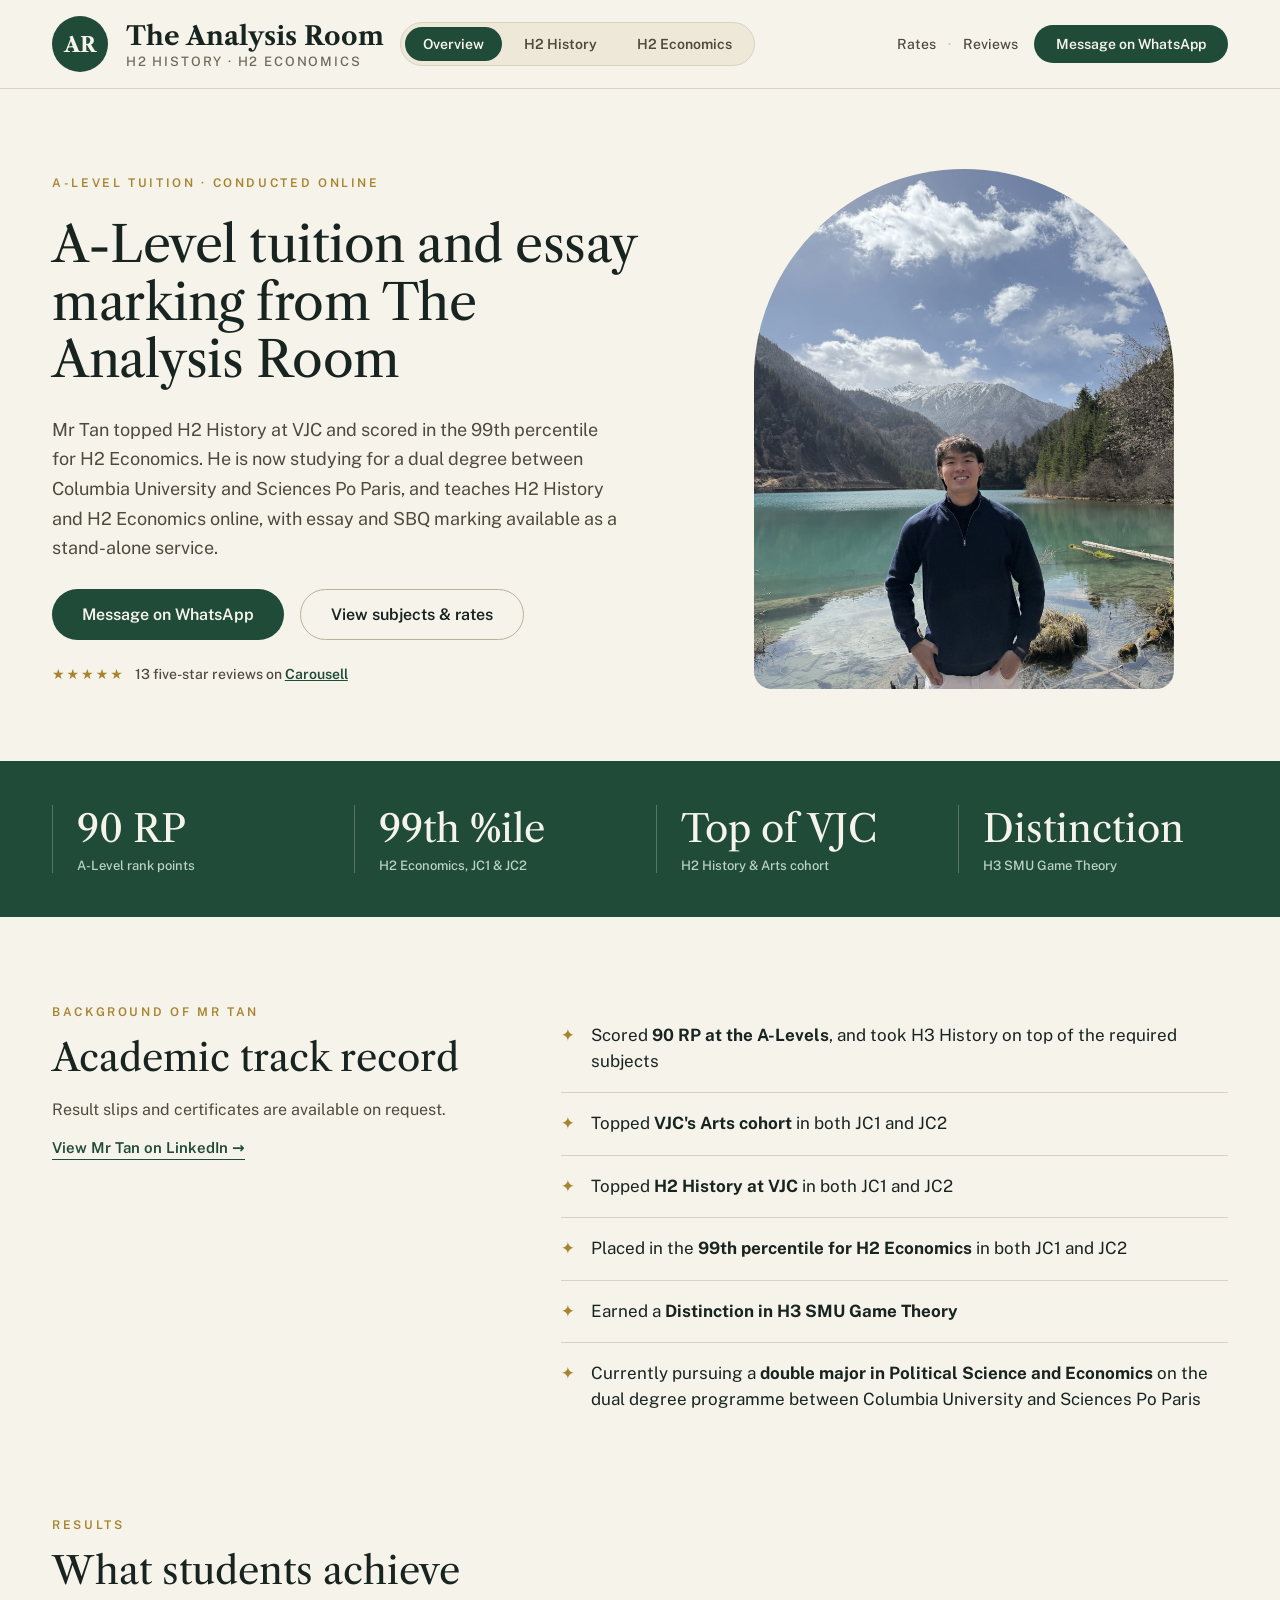
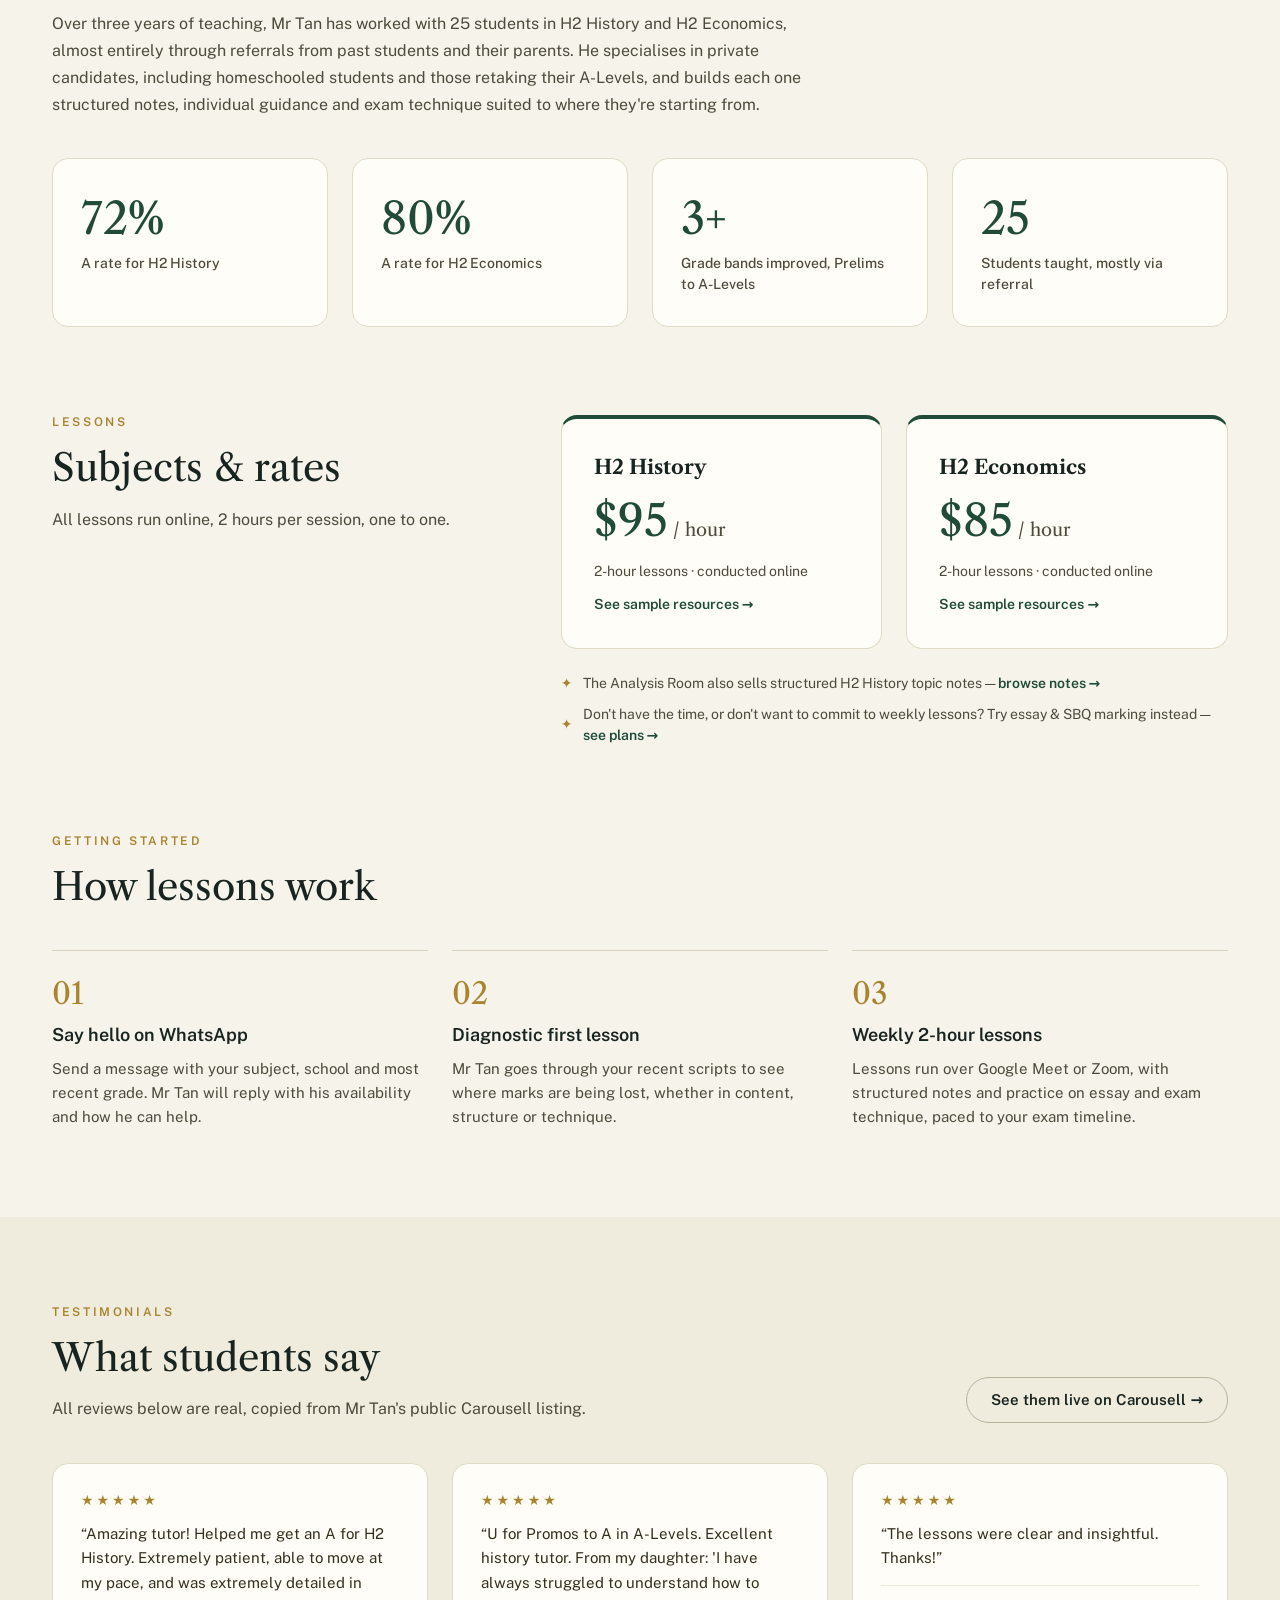
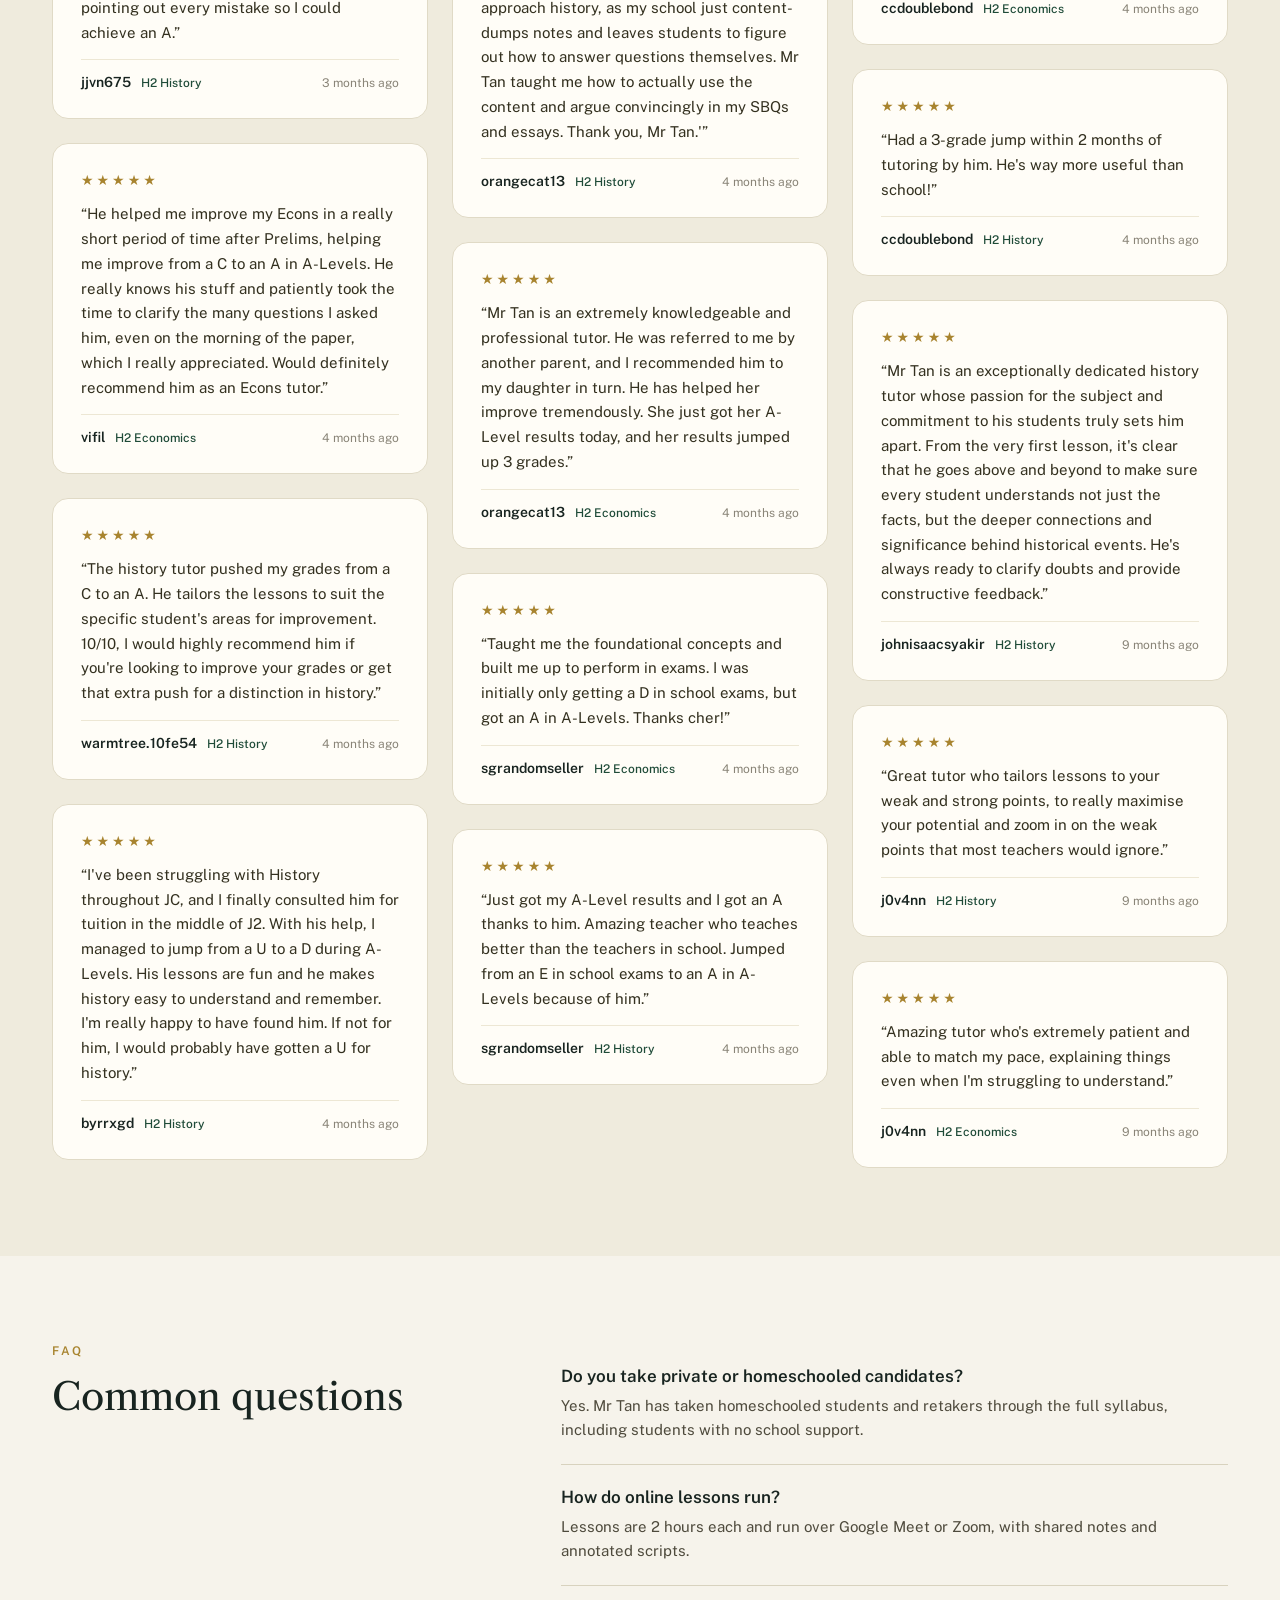
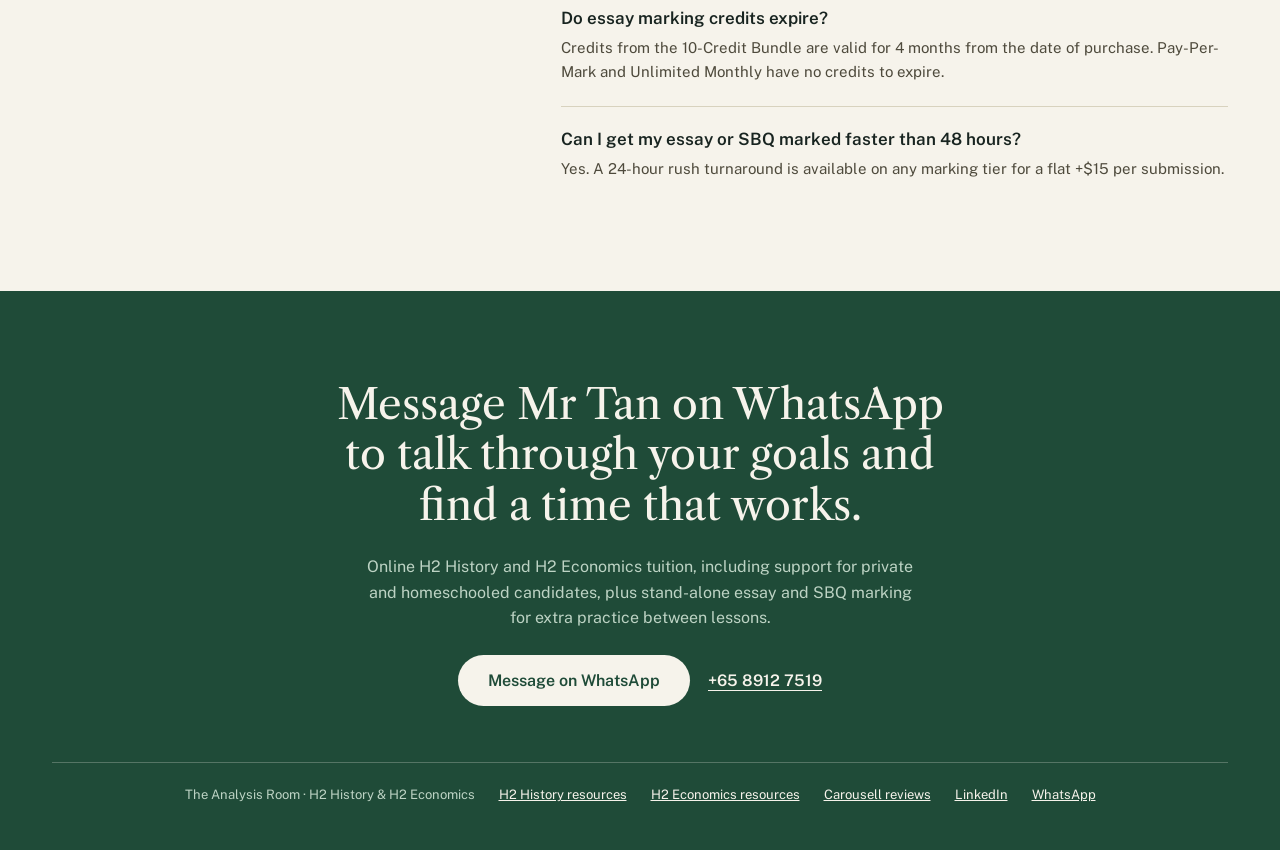
==== index.html @ d7a5f614 "Rebrand to The Analysis Room: add essay/SBQ marking plans, paid H2 History notes with preview modal," ====
<!DOCTYPE html>
<html lang="en">
<head>
<meta charset="utf-8">
<meta name="viewport" content="width=device-width, initial-scale=1">
<title>The Analysis Room | H2 History &amp; H2 Economics Tuition</title>
<meta name="description" content="A-Level tuition and essay marking from The Analysis Room. Online H2 History and H2 Economics with Mr Tan. 13 five-star reviews on Carousell.">
<link rel="preconnect" href="https://fonts.googleapis.com">
<link rel="preconnect" href="https://fonts.gstatic.com" crossorigin>
<link href="https://fonts.googleapis.com/css2?family=Libre+Caslon+Text:ital,wght@0,400;0,700;1,400&family=Public+Sans:wght@400;500;600;700&display=swap" rel="stylesheet">
<link rel="stylesheet" href="styles.css">
</head>
<body>
<div id="page-fade-root">

<header class="nav">
  <div class="nav-row">
    <a class="brand" href="index.html">
      <div class="monogram">AR</div>
      <div class="brand-text">
        <span class="brand-name">The Analysis Room</span>
        <span class="brand-sub">H2 HISTORY · H2 ECONOMICS</span>
      </div>
    </a>
    <div class="tabs">
      <a class="tab active" href="index.html">Overview</a>
      <a class="tab" href="history.html">H2 History</a>
      <a class="tab" href="economics.html">H2 Economics</a>
    </div>
    <nav class="nav-sec">
      <a class="nav-link" href="#rates">Rates</a>
      <span class="nav-divider">·</span>
      <a class="nav-link" href="#reviews">Reviews</a>
      <a class="btn-primary" href="https://wa.me/6589127519" target="_blank" rel="noopener">Message on WhatsApp</a>
    </nav>
  </div>
</header>

<main>

  <!-- Hero -->
  <section class="hero">
    <div class="hero-copy">
      <span class="kicker">A-Level Tuition · Conducted Online</span>
      <h1>A-Level tuition and essay marking from The Analysis Room</h1>
      <p class="lede">Mr Tan topped H2 History at VJC and scored in the 99th percentile for H2 Economics. He is now studying for a dual degree between Columbia University and Sciences Po Paris, and teaches H2 History and H2 Economics online, with essay and SBQ marking available as a stand-alone service.</p>
      <div class="cta-row">
        <a class="btn-primary lg" href="https://wa.me/6589127519" target="_blank" rel="noopener">Message on WhatsApp</a>
        <a class="btn-outline" href="#rates">View subjects &amp; rates</a>
      </div>
      <div class="stars-line">
        <span class="stars">★★★★★</span>
        <span>13 five-star reviews on <a href="https://www.carousell.sg/u/idiomamour/?tab=reviews" target="_blank" rel="noopener">Carousell</a></span>
      </div>
    </div>
    <div class="hero-photo">
      <img src="assets/photo.jpg" alt="Portrait of Mr Tan" width="420" height="520">
    </div>
  </section>

  <!-- Stat band -->
  <section class="stat-band">
    <div class="stat-band-inner">
      <div class="stat"><span class="stat-num">90 RP</span><span class="stat-label">A-Level rank points</span></div>
      <div class="stat"><span class="stat-num">99th %ile</span><span class="stat-label">H2 Economics, JC1 &amp; JC2</span></div>
      <div class="stat"><span class="stat-num">Top of VJC</span><span class="stat-label">H2 History &amp; Arts cohort</span></div>
      <div class="stat"><span class="stat-num">Distinction</span><span class="stat-label">H3 SMU Game Theory</span></div>
    </div>
  </section>

  <!-- Background of Mr Tan -->
  <section id="background" class="two-col">
    <div class="section-intro">
      <span class="kicker">Background of Mr Tan</span>
      <h2>Academic track record</h2>
      <p>Result slips and certificates are available on request.</p>
      <a class="text-link" href="https://www.linkedin.com/in/zhongsingtan/" target="_blank" rel="noopener">View Mr Tan on LinkedIn →</a>
    </div>
    <ul class="track-list">
      <li><span class="glyph">✦</span><span>Scored <strong>90 RP at the A-Levels</strong>, and took H3 History on top of the required subjects</span></li>
      <li><span class="glyph">✦</span><span>Topped <strong>VJC's Arts cohort</strong> in both JC1 and JC2</span></li>
      <li><span class="glyph">✦</span><span>Topped <strong>H2 History at VJC</strong> in both JC1 and JC2</span></li>
      <li><span class="glyph">✦</span><span>Placed in the <strong>99th percentile for H2 Economics</strong> in both JC1 and JC2</span></li>
      <li><span class="glyph">✦</span><span>Earned a <strong>Distinction in H3 SMU Game Theory</strong></span></li>
      <li><span class="glyph">✦</span><span>Currently pursuing a <strong>double major in Political Science and Economics</strong> on the dual degree programme between Columbia University and Sciences Po Paris</span></li>
    </ul>
  </section>

  <!-- Results -->
  <section class="stack-section">
    <div class="section-intro">
      <span class="kicker">Results</span>
      <h2>What students achieve</h2>
      <p class="wide-copy">Over three years of teaching, Mr Tan has worked with 25 students in H2 History and H2 Economics, almost entirely through referrals from past students and their parents. He specialises in private candidates, including homeschooled students and those retaking their A-Levels, and builds each one structured notes, individual guidance and exam technique suited to where they're starting from.</p>
    </div>
    <div class="results-grid">
      <div class="num-card"><span class="big">72%</span><span class="label">A rate for H2 History</span></div>
      <div class="num-card"><span class="big">80%</span><span class="label">A rate for H2 Economics</span></div>
      <div class="num-card"><span class="big">3+</span><span class="label">Grade bands improved, Prelims to A-Levels</span></div>
      <div class="num-card"><span class="big">25</span><span class="label">Students taught, mostly via referral</span></div>
    </div>
  </section>

  <!-- Rates -->
  <section id="rates" class="two-col tight">
    <div class="section-intro">
      <span class="kicker">Lessons</span>
      <h2>Subjects &amp; rates</h2>
      <p>All lessons run online, 2 hours per session, one to one.</p>
    </div>
    <div class="rates-grid">
      <div class="rate-card">
        <span class="subject">H2 History</span>
        <span class="price">$95<span class="per"> / hour</span></span>
        <span class="meta">2-hour lessons · conducted online</span>
        <a class="res-link" href="history.html">See sample resources →</a>
      </div>
      <div class="rate-card">
        <span class="subject">H2 Economics</span>
        <span class="price">$85<span class="per"> / hour</span></span>
        <span class="meta">2-hour lessons · conducted online</span>
        <a class="res-link" href="economics.html">See sample resources →</a>
      </div>
      <div class="rate-crosslinks">
        <div class="xline"><span class="glyph">✦</span><span>The Analysis Room also sells structured H2 History topic notes — <a href="history.html#notes">browse notes →</a></span></div>
        <div class="xline"><span class="glyph">✦</span><span>Don't have the time, or don't want to commit to weekly lessons? Try essay &amp; SBQ marking instead — <a href="history.html#essay-marking">see plans →</a></span></div>
      </div>
    </div>
  </section>

  <!-- How lessons work -->
  <section class="stack-section">
    <div class="section-intro">
      <span class="kicker">Getting Started</span>
      <h2>How lessons work</h2>
    </div>
    <div class="steps-grid">
      <div class="step">
        <span class="step-num">01</span>
        <span class="step-title">Say hello on WhatsApp</span>
        <p>Send a message with your subject, school and most recent grade. Mr Tan will reply with his availability and how he can help.</p>
      </div>
      <div class="step">
        <span class="step-num">02</span>
        <span class="step-title">Diagnostic first lesson</span>
        <p>Mr Tan goes through your recent scripts to see where marks are being lost, whether in content, structure or technique.</p>
      </div>
      <div class="step">
        <span class="step-num">03</span>
        <span class="step-title">Weekly 2-hour lessons</span>
        <p>Lessons run over Google Meet or Zoom, with structured notes and practice on essay and exam technique, paced to your exam timeline.</p>
      </div>
    </div>
  </section>

  <!-- Testimonials -->
  <section id="reviews" class="reviews-band">
    <div class="reviews-inner">
      <div class="reviews-header">
        <div class="section-intro">
          <span class="kicker">Testimonials</span>
          <h2>What students say</h2>
          <p>All reviews below are real, copied from Mr Tan's public Carousell listing.</p>
        </div>
        <a class="btn-outline sm" href="https://www.carousell.sg/u/idiomamour/?tab=reviews" target="_blank" rel="noopener">See them live on Carousell →</a>
      </div>
      <div class="masonry">
        <div class="review-card">
          <span class="stars">★★★★★</span>
          <blockquote>“Amazing tutor! Helped me get an A for H2 History. Extremely patient, able to move at my pace, and was extremely detailed in pointing out every mistake so I could achieve an A.”</blockquote>
          <div class="review-meta"><span class="name">jjvn675</span><span class="subject">H2 History</span><span class="when">3 months ago</span></div>
        </div>
        <div class="review-card">
          <span class="stars">★★★★★</span>
          <blockquote>“He helped me improve my Econs in a really short period of time after Prelims, helping me improve from a C to an A in A-Levels. He really knows his stuff and patiently took the time to clarify the many questions I asked him, even on the morning of the paper, which I really appreciated. Would definitely recommend him as an Econs tutor.”</blockquote>
          <div class="review-meta"><span class="name">vifil</span><span class="subject">H2 Economics</span><span class="when">4 months ago</span></div>
        </div>
        <div class="review-card">
          <span class="stars">★★★★★</span>
          <blockquote>“The history tutor pushed my grades from a C to an A. He tailors the lessons to suit the specific student's areas for improvement. 10/10, I would highly recommend him if you're looking to improve your grades or get that extra push for a distinction in history.”</blockquote>
          <div class="review-meta"><span class="name">warmtree.10fe54</span><span class="subject">H2 History</span><span class="when">4 months ago</span></div>
        </div>
        <div class="review-card">
          <span class="stars">★★★★★</span>
          <blockquote>“I've been struggling with History throughout JC, and I finally consulted him for tuition in the middle of J2. With his help, I managed to jump from a U to a D during A-Levels. His lessons are fun and he makes history easy to understand and remember. I'm really happy to have found him. If not for him, I would probably have gotten a U for history.”</blockquote>
          <div class="review-meta"><span class="name">byrrxgd</span><span class="subject">H2 History</span><span class="when">4 months ago</span></div>
        </div>
        <div class="review-card">
          <span class="stars">★★★★★</span>
          <blockquote>“U for Promos to A in A-Levels. Excellent history tutor. From my daughter: 'I have always struggled to understand how to approach history, as my school just content-dumps notes and leaves students to figure out how to answer questions themselves. Mr Tan taught me how to actually use the content and argue convincingly in my SBQs and essays. Thank you, Mr Tan.'”</blockquote>
          <div class="review-meta"><span class="name">orangecat13</span><span class="subject">H2 History</span><span class="when">4 months ago</span></div>
        </div>
        <div class="review-card">
          <span class="stars">★★★★★</span>
          <blockquote>“Mr Tan is an extremely knowledgeable and professional tutor. He was referred to me by another parent, and I recommended him to my daughter in turn. He has helped her improve tremendously. She just got her A-Level results today, and her results jumped up 3 grades.”</blockquote>
          <div class="review-meta"><span class="name">orangecat13</span><span class="subject">H2 Economics</span><span class="when">4 months ago</span></div>
        </div>
        <div class="review-card">
          <span class="stars">★★★★★</span>
          <blockquote>“Taught me the foundational concepts and built me up to perform in exams. I was initially only getting a D in school exams, but got an A in A-Levels. Thanks cher!”</blockquote>
          <div class="review-meta"><span class="name">sgrandomseller</span><span class="subject">H2 Economics</span><span class="when">4 months ago</span></div>
        </div>
        <div class="review-card">
          <span class="stars">★★★★★</span>
          <blockquote>“Just got my A-Level results and I got an A thanks to him. Amazing teacher who teaches better than the teachers in school. Jumped from an E in school exams to an A in A-Levels because of him.”</blockquote>
          <div class="review-meta"><span class="name">sgrandomseller</span><span class="subject">H2 History</span><span class="when">4 months ago</span></div>
        </div>
        <div class="review-card">
          <span class="stars">★★★★★</span>
          <blockquote>“The lessons were clear and insightful. Thanks!”</blockquote>
          <div class="review-meta"><span class="name">ccdoublebond</span><span class="subject">H2 Economics</span><span class="when">4 months ago</span></div>
        </div>
        <div class="review-card">
          <span class="stars">★★★★★</span>
          <blockquote>“Had a 3-grade jump within 2 months of tutoring by him. He's way more useful than school!”</blockquote>
          <div class="review-meta"><span class="name">ccdoublebond</span><span class="subject">H2 History</span><span class="when">4 months ago</span></div>
        </div>
        <div class="review-card">
          <span class="stars">★★★★★</span>
          <blockquote>“Mr Tan is an exceptionally dedicated history tutor whose passion for the subject and commitment to his students truly sets him apart. From the very first lesson, it's clear that he goes above and beyond to make sure every student understands not just the facts, but the deeper connections and significance behind historical events. He's always ready to clarify doubts and provide constructive feedback.”</blockquote>
          <div class="review-meta"><span class="name">johnisaacsyakir</span><span class="subject">H2 History</span><span class="when">9 months ago</span></div>
        </div>
        <div class="review-card">
          <span class="stars">★★★★★</span>
          <blockquote>“Great tutor who tailors lessons to your weak and strong points, to really maximise your potential and zoom in on the weak points that most teachers would ignore.”</blockquote>
          <div class="review-meta"><span class="name">j0v4nn</span><span class="subject">H2 History</span><span class="when">9 months ago</span></div>
        </div>
        <div class="review-card">
          <span class="stars">★★★★★</span>
          <blockquote>“Amazing tutor who's extremely patient and able to match my pace, explaining things even when I'm struggling to understand.”</blockquote>
          <div class="review-meta"><span class="name">j0v4nn</span><span class="subject">H2 Economics</span><span class="when">9 months ago</span></div>
        </div>
      </div>
    </div>
  </section>

  <!-- FAQ -->
  <section id="faq" class="two-col">
    <div class="section-intro">
      <span class="kicker">FAQ</span>
      <h2>Common questions</h2>
    </div>
    <div class="faq-list">
      <div class="faq-item">
        <span class="q">Do you take private or homeschooled candidates?</span>
        <p>Yes. Mr Tan has taken homeschooled students and retakers through the full syllabus, including students with no school support.</p>
      </div>
      <div class="faq-item">
        <span class="q">How do online lessons run?</span>
        <p>Lessons are 2 hours each and run over Google Meet or Zoom, with shared notes and annotated scripts.</p>
      </div>
      <div class="faq-item">
        <span class="q">Do essay marking credits expire?</span>
        <p>Credits from the 10-Credit Bundle are valid for 4 months from the date of purchase. Pay-Per-Mark and Unlimited Monthly have no credits to expire.</p>
      </div>
      <div class="faq-item">
        <span class="q">Can I get my essay or SBQ marked faster than 48 hours?</span>
        <p>Yes. A 24-hour rush turnaround is available on any marking tier for a flat +$15 per submission.</p>
      </div>
    </div>
  </section>

</main>

<!-- Footer CTA -->
<footer class="footer-cta">
  <div class="footer-cta-inner">
    <h2>Message Mr Tan on WhatsApp to talk through your goals and find a time that works.</h2>
    <p class="sub">Online H2 History and H2 Economics tuition, including support for private and homeschooled candidates, plus stand-alone essay and SBQ marking for extra practice between lessons.</p>
    <div class="footer-cta-buttons">
      <a class="btn-cream" href="https://wa.me/6589127519" target="_blank" rel="noopener">Message on WhatsApp</a>
      <a class="phone-link" href="tel:+6589127519">+65 8912 7519</a>
    </div>
    <div class="footer-links">
      <span>The Analysis Room · H2 History &amp; H2 Economics</span>
      <a href="history.html">H2 History resources</a>
      <a href="economics.html">H2 Economics resources</a>
      <a href="https://www.carousell.sg/u/idiomamour/?tab=reviews" target="_blank" rel="noopener">Carousell reviews</a>
      <a href="https://www.linkedin.com/in/zhongsingtan/" target="_blank" rel="noopener">LinkedIn</a>
      <a href="https://wa.me/6589127519" target="_blank" rel="noopener">WhatsApp</a>
    </div>
  </div>
</footer>

</div>
<script src="site.js"></script>
</body>
</html>
---- styles.css ----
/* The Analysis Room — Collegiate Green design system */

:root {
  --bg: #F6F3EB;
  --ink: #182420;
  --ink-2: #4E4A3C;
  --muted: #6E6A58;
  --muted-2: #8A8578;
  --muted-3: #9A937F;
  --green: #1F4B38;
  --green-hover: #143528;
  --gold: #A8842F;
  --gold-hover: #8F6F27;
  --card-bg: #FFFDF7;
  --card-border: #E0DAC6;
  --hairline: #D8D2BE;
  --band: #EFEBDD;
  --tab-bg: #EDE8D8;
  --tab-hover: #E2DCC8;
  --chip-bg: #E7EFE7;
  --nav-divider: #C9C2AA;
  --on-green-muted: #BDD3C4;
  --on-green-hairline: rgba(246, 243, 235, 0.25);
  --pdf-filled: #F1EEE2;
  --pdf-filled-hover: #EAE5D4;
  --pdf-glyph-border: #C7BFA2;
  --pdf-red: #93273A;
  --serif: 'Libre Caslon Text', Georgia, serif;
  --sans: 'Public Sans', system-ui, sans-serif;
  --maxw: 1240px;
}

* { box-sizing: border-box; }

html {
  scroll-behavior: smooth;
}

body {
  margin: 0;
  background: var(--bg);
  color: var(--ink);
  font-family: var(--sans);
}

img { display: block; }
a { color: inherit; }

/* Anchored sections clear the sticky header */
#background, #rates, #reviews, #faq,
#tuition, #essay-marking, #notes {
  scroll-margin-top: 130px;
}

.container {
  max-width: var(--maxw);
  margin: 0 auto;
  padding: 0 32px;
}

.page-column {
  min-height: 100vh;
  display: flex;
  flex-direction: column;
}

.kicker {
  font: 600 12px var(--sans);
  letter-spacing: 0.22em;
  color: var(--gold);
  text-transform: uppercase;
}

/* ---------- Nav ---------- */
.nav {
  border-bottom: 1px solid var(--hairline);
  position: sticky;
  top: 0;
  background: rgba(246, 243, 235, 0.95);
  backdrop-filter: blur(8px);
  -webkit-backdrop-filter: blur(8px);
  z-index: 10;
}

.nav-row {
  max-width: var(--maxw);
  margin: 0 auto;
  padding: 16px 32px;
  display: flex;
  align-items: center;
  justify-content: space-between;
  gap: 16px;
  flex-wrap: wrap;
  row-gap: 12px;
}

.brand {
  display: flex;
  align-items: center;
  gap: 18px;
  text-decoration: none;
  color: var(--ink);
}

.monogram {
  width: 56px;
  height: 56px;
  border-radius: 50%;
  background: var(--green);
  color: var(--bg);
  display: flex;
  align-items: center;
  justify-content: center;
  font: 700 21px var(--serif);
  flex: 0 0 auto;
}

.brand-text { display: flex; flex-direction: column; gap: 2px; }
.brand-name { font: 700 26px var(--serif); white-space: nowrap; }
.brand-sub {
  font: 500 13px var(--sans);
  letter-spacing: 0.14em;
  color: var(--muted);
  white-space: nowrap;
}

.tabs {
  display: flex;
  align-items: center;
  gap: 4px;
  background: var(--tab-bg);
  border: 1px solid var(--hairline);
  border-radius: 999px;
  padding: 4px;
  white-space: nowrap;
  flex: 0 0 auto;
}

.tab {
  color: var(--ink-2);
  padding: 9px 18px;
  border-radius: 999px;
  font: 600 14px var(--sans);
  text-decoration: none;
  transition: background 0.2s ease;
}

.tab:hover { background: var(--tab-hover); }
.tab.active { background: var(--green); color: var(--bg); }
.tab.active:hover { background: var(--green); }

.nav-sec {
  display: flex;
  align-items: center;
  justify-content: flex-end;
  flex-wrap: wrap;
  row-gap: 8px;
  gap: 12px;
  font: 500 14px var(--sans);
  flex: 1 1 auto;
}

.nav-link {
  color: var(--ink-2);
  text-decoration: none;
  transition: color 0.2s ease;
  white-space: nowrap;
}

.nav-link:hover { color: var(--green); }

.nav-divider { color: var(--nav-divider); }

/* ---------- Buttons ---------- */
.btn-primary {
  white-space: nowrap;
  background: var(--green);
  color: var(--bg);
  padding: 11px 22px;
  border-radius: 999px;
  font: 600 14px var(--sans);
  text-decoration: none;
  transition: background 0.2s ease, transform 0.2s ease;
  display: inline-block;
  margin-left: 4px;
}

.btn-primary:hover { background: var(--green-hover); }

.btn-primary.lg { padding: 16px 30px; font-size: 16px; margin-left: 0; }
.btn-primary.lg:hover { transform: translateY(-2px); }

.btn-primary.md { padding: 14px 26px; font-size: 15px; margin-left: 0; }
.btn-primary.md:hover { transform: translateY(-2px); }

.btn-cream {
  white-space: nowrap;
  background: var(--bg);
  color: var(--green);
  padding: 16px 30px;
  border-radius: 999px;
  font: 600 16px var(--sans);
  text-decoration: none;
  transition: transform 0.2s ease;
  display: inline-block;
}

.btn-cream:hover { transform: translateY(-2px); }

.btn-outline {
  white-space: nowrap;
  border: 1px solid #B9B29A;
  color: var(--ink);
  padding: 15px 30px;
  border-radius: 999px;
  font: 600 16px var(--sans);
  text-decoration: none;
  transition: border-color 0.2s ease;
  display: inline-block;
}

.btn-outline:hover { border-color: var(--green); }
.btn-outline.sm { padding: 13px 24px; font-size: 15px; }

/* ---------- Hero ---------- */
.hero {
  max-width: var(--maxw);
  margin: 0 auto;
  padding: 80px 32px 72px;
  display: grid;
  grid-template-columns: 1.05fr 0.95fr;
  gap: 64px;
  align-items: center;
  min-width: 0;
}

.hero-copy { display: flex; flex-direction: column; gap: 26px; }

.hero h1 {
  margin: 0;
  font: 400 50px/1.15 var(--serif);
  letter-spacing: -0.01em;
}

.hero .lede {
  margin: 0;
  font: 400 18px/1.65 var(--sans);
  color: var(--ink-2);
  max-width: 52ch;
}

.cta-row { display: flex; align-items: center; gap: 16px; flex-wrap: wrap; }

.stars-line {
  display: flex;
  align-items: center;
  gap: 10px;
  font: 500 14px var(--sans);
  color: var(--ink-2);
}

.stars { color: var(--gold); letter-spacing: 2px; }
.stars-line a { color: var(--green); font-weight: 600; }

.hero-photo { display: flex; justify-content: center; min-width: 0; }

.hero-photo img {
  width: min(420px, 100%);
  aspect-ratio: 420 / 520;
  object-fit: cover;
  clip-path: inset(0 round 210px 210px 18px 18px);
}

/* ---------- Stat band ---------- */
.stat-band { background: var(--green); color: var(--bg); }

.stat-band-inner {
  max-width: var(--maxw);
  margin: 0 auto;
  padding: 44px 32px;
  display: grid;
  grid-template-columns: repeat(4, 1fr);
  gap: 32px;
}

.stat {
  display: flex;
  flex-direction: column;
  gap: 6px;
  border-left: 1px solid var(--on-green-hairline);
  padding-left: 24px;
}

.stat-num { font: 400 38px var(--serif); }
.stat-label { font: 500 13px var(--sans); color: var(--on-green-muted); }

/* ---------- Two-col sections ---------- */
.two-col {
  max-width: var(--maxw);
  margin: 0 auto;
  padding: 88px 32px;
  display: grid;
  grid-template-columns: 0.8fr 1.2fr;
  gap: 64px;
}

.two-col.tight { padding: 0 32px 88px; }
.two-col.tight-72 { padding: 0 32px 72px; }

.section-intro { display: flex; flex-direction: column; gap: 16px; }
.section-intro h2 { margin: 0; font: 400 38px/1.2 var(--serif); }
.section-intro p { margin: 0; font: 400 16px/1.65 var(--sans); color: var(--ink-2); }
.section-intro .wide-copy { line-height: 1.7; }

.text-link {
  align-self: flex-start;
  font: 600 15px var(--sans);
  color: var(--green);
  text-decoration: none;
  border-bottom: 1px solid var(--green);
  padding-bottom: 2px;
}

/* ---------- Track record list ---------- */
.track-list { list-style: none; margin: 0; padding: 0; display: flex; flex-direction: column; }

.track-list li {
  display: flex;
  gap: 16px;
  padding: 18px 0;
  border-bottom: 1px solid var(--hairline);
  font: 400 17px/1.5 var(--sans);
}

.track-list li:last-child { border-bottom: none; }
.track-list .glyph { color: var(--gold); }

/* ---------- Stacked sections ---------- */
.stack-section {
  max-width: var(--maxw);
  margin: 0 auto;
  padding: 0 32px 88px;
  display: flex;
  flex-direction: column;
  gap: 40px;
}

.stack-section.p72 { padding: 0 32px 72px; }
.stack-section .section-intro { max-width: 760px; }

/* ---------- Results ---------- */
.results-grid { display: grid; grid-template-columns: repeat(4, 1fr); gap: 24px; }

.num-card {
  background: var(--card-bg);
  border: 1px solid var(--card-border);
  border-radius: 16px;
  padding: 32px 28px;
  display: flex;
  flex-direction: column;
  gap: 8px;
}

.num-card .big { font: 400 44px var(--serif); color: var(--green); }
.num-card .label { font: 500 14px/1.45 var(--sans); color: var(--ink-2); }

/* ---------- Rates ---------- */
.rates-grid { display: grid; grid-template-columns: 1fr 1fr; gap: 24px; }

.rate-card {
  background: var(--card-bg);
  border: 1px solid var(--card-border);
  border-top: 4px solid var(--green);
  border-radius: 16px;
  padding: 36px 32px;
  display: flex;
  flex-direction: column;
  gap: 14px;
}

.rate-card .subject { font: 700 20px var(--serif); }
.rate-card .price { font: 400 44px var(--serif); color: var(--green); }
.rate-card .price .per { font-size: 18px; color: var(--ink-2); }
.rate-card .meta { font: 400 14px/1.5 var(--sans); color: var(--ink-2); }
.rate-card .res-link { font: 600 14px var(--sans); color: var(--green); text-decoration: none; }

.rate-crosslinks { grid-column: 1 / -1; display: flex; flex-direction: column; gap: 10px; }

.rate-crosslinks .xline {
  display: flex;
  align-items: center;
  gap: 10px;
  font: 400 14px/1.5 var(--sans);
  color: var(--ink-2);
}

.rate-crosslinks .glyph { color: var(--gold); }
.rate-crosslinks a { color: var(--green); font-weight: 600; text-decoration: none; }

/* ---------- Steps ---------- */
.steps-grid { display: grid; grid-template-columns: repeat(3, 1fr); gap: 24px; }

.step {
  display: flex;
  flex-direction: column;
  gap: 12px;
  border-top: 1px solid var(--hairline);
  padding-top: 24px;
}

.step-num { font: 400 30px var(--serif); color: var(--gold); }
.step-title { font: 600 18px var(--sans); }
.step p { margin: 0; font: 400 15px/1.6 var(--sans); color: var(--ink-2); }

/* ---------- Testimonials ---------- */
.reviews-band { background: var(--band); }

.reviews-inner {
  max-width: var(--maxw);
  margin: 0 auto;
  padding: 88px 32px;
  display: flex;
  flex-direction: column;
  gap: 40px;
}

.reviews-header {
  display: flex;
  align-items: flex-end;
  justify-content: space-between;
  gap: 40px;
  flex-wrap: wrap;
}

.masonry { columns: 3; column-gap: 24px; }

.review-card {
  break-inside: avoid;
  background: var(--card-bg);
  border: 1px solid var(--card-border);
  border-radius: 16px;
  padding: 28px;
  margin-bottom: 24px;
  display: flex;
  flex-direction: column;
  gap: 14px;
}

.review-card .stars { letter-spacing: 3px; font-size: 14px; }

.review-card blockquote {
  margin: 0;
  font: 400 15px/1.65 var(--sans);
  color: #33301F;
}

.review-meta {
  display: flex;
  align-items: baseline;
  gap: 10px;
  border-top: 1px solid #EDE7D4;
  padding-top: 14px;
}

.review-meta .name { font: 600 14px var(--sans); }
.review-meta .subject { font: 500 12px var(--sans); color: var(--green); }
.review-meta .when { font: 400 12px var(--sans); color: var(--muted-2); margin-left: auto; }

/* ---------- FAQ ---------- */
.faq-list { display: flex; flex-direction: column; }

.faq-item {
  padding: 22px 0;
  border-bottom: 1px solid var(--hairline);
  display: flex;
  flex-direction: column;
  gap: 8px;
}

.faq-item:last-child { border-bottom: none; }
.faq-item .q { font: 600 17px var(--sans); }
.faq-item p { margin: 0; font: 400 15px/1.6 var(--sans); color: var(--ink-2); }

/* ---------- Footer CTA (big) ---------- */
.footer-cta { background: var(--green); color: var(--bg); }

.footer-cta-inner {
  max-width: var(--maxw);
  margin: 0 auto;
  padding: 88px 32px 48px;
  display: flex;
  flex-direction: column;
  align-items: center;
  gap: 24px;
  text-align: center;
}

.footer-cta h2 { margin: 0; font: 400 42px/1.2 var(--serif); max-width: 24ch; }
.footer-cta .sub { margin: 0; font: 400 16px/1.6 var(--sans); color: var(--on-green-muted); max-width: 56ch; }

.footer-cta-buttons {
  display: flex;
  align-items: center;
  gap: 18px;
  flex-wrap: wrap;
  justify-content: center;
}

.phone-link {
  white-space: nowrap;
  color: var(--bg);
  font: 600 16px var(--sans);
  text-decoration: underline;
  text-underline-offset: 4px;
}

.footer-links {
  display: flex;
  align-items: center;
  flex-wrap: wrap;
  gap: 24px;
  margin-top: 32px;
  padding-top: 24px;
  border-top: 1px solid var(--on-green-hairline);
  width: 100%;
  justify-content: center;
  font: 400 13px var(--sans);
  color: var(--on-green-muted);
}

.footer-links a { color: var(--bg); }

/* ---------- Subpage header ---------- */
.page-head {
  max-width: var(--maxw);
  margin: 0 auto;
  width: 100%;
  padding: 72px 32px 56px;
  display: flex;
  flex-direction: column;
  gap: 20px;
}

.page-head h1 { margin: 0; font: 400 48px/1.15 var(--serif); }
.page-head p { margin: 0; font: 400 17px/1.65 var(--sans); color: var(--ink-2); max-width: 64ch; }

/* ---------- Tuition card (subpages) ---------- */
.tuition-card {
  background: var(--card-bg);
  border: 1px solid var(--card-border);
  border-top: 4px solid var(--green);
  border-radius: 16px;
  padding: 36px 32px;
  display: flex;
  flex-direction: column;
  gap: 14px;
}

.tuition-card .card-head {
  display: flex;
  align-items: baseline;
  justify-content: space-between;
  gap: 16px;
  flex-wrap: wrap;
}

.tuition-card .subject { font: 700 20px var(--serif); }
.tuition-card .price { font: 400 40px var(--serif); color: var(--green); }
.tuition-card .price .per { font-size: 17px; color: var(--ink-2); }
.tuition-card .meta { font: 400 14px/1.5 var(--sans); color: var(--ink-2); }

.feat-list { list-style: none; margin: 0; padding: 0; display: flex; flex-direction: column; gap: 10px; }

.feat-list li {
  display: flex;
  gap: 10px;
  font: 400 14px/1.5 var(--sans);
  color: var(--ink-2);
}

.feat-list .glyph { color: var(--gold); }

/* ---------- Sample resource cards ---------- */
.sample-grid { display: grid; grid-template-columns: repeat(3, 1fr); gap: 24px; }

.sample-card {
  background: var(--card-bg);
  border: 1px solid var(--card-border);
  border-radius: 16px;
  overflow: hidden;
  display: flex;
  flex-direction: column;
}

.sample-media {
  height: 220px;
  border-bottom: 1px solid var(--card-border);
  background: var(--bg);
  display: flex;
  align-items: center;
  justify-content: center;
  font: 400 13px var(--sans);
  color: var(--muted-2);
}

.sample-media img { width: 100%; height: 100%; object-fit: cover; }

.sample-body {
  padding: 26px 28px 28px;
  display: flex;
  flex-direction: column;
  gap: 10px;
  flex: 1;
}

.tag-chip {
  align-self: flex-start;
  font: 600 11px var(--sans);
  letter-spacing: 0.14em;
  color: var(--green);
  background: var(--chip-bg);
  border-radius: 999px;
  padding: 5px 12px;
}

.sample-title { font: 700 19px/1.3 var(--serif); }
.sample-desc { margin: 0; font: 400 14px/1.6 var(--sans); color: var(--ink-2); }

/* PDF preview media area (placeholder awaiting a committed PDF).
   To go live: replace the .pdf-preview <div> with
   <a class="pdf-preview filled" href="resources/history/model-essay.pdf" target="_blank" rel="noopener"> ... </a> */
.pdf-preview {
  height: 220px;
  border-bottom: 1px solid var(--card-border);
  background: var(--pdf-filled);
  display: flex;
  flex-direction: column;
  align-items: center;
  justify-content: center;
  gap: 10px;
  text-decoration: none;
  transition: background 0.15s ease;
}

a.pdf-preview:hover { background: var(--pdf-filled-hover); }

.pdf-glyph {
  width: 52px;
  height: 64px;
  background: var(--card-bg);
  border: 1px solid var(--pdf-glyph-border);
  border-radius: 4px;
  box-shadow: 0 4px 10px rgba(0, 0, 0, 0.08);
  display: flex;
  align-items: center;
  justify-content: center;
  font: 700 11px var(--sans);
  color: var(--pdf-red);
}

.pdf-caption { font: 600 13px var(--sans); color: var(--green); }
.pdf-sub { font: 400 12px var(--sans); color: var(--muted-2); }

/* ---------- Marking plans ---------- */
.marking-grid {
  display: grid;
  grid-template-columns: repeat(auto-fit, minmax(280px, 1fr));
  gap: 24px;
  align-items: stretch;
}

.plan-card {
  position: relative;
  background: var(--card-bg);
  border: 1px solid var(--card-border);
  border-radius: 16px;
  padding: 36px 32px;
  display: flex;
  flex-direction: column;
  gap: 14px;
}

.plan-card.popular { border: 1px solid var(--gold); padding: 40px 32px 32px; }

.plan-card.best-value {
  background: var(--green);
  color: var(--bg);
  padding: 40px 32px 32px;
  box-shadow: 0 20px 40px rgba(31, 75, 56, 0.22);
}

.badge {
  position: absolute;
  top: -13px;
  left: 32px;
  font: 600 11px var(--sans);
  letter-spacing: 0.1em;
  padding: 5px 14px;
  border-radius: 999px;
}

.badge.gold { background: var(--gold); color: var(--card-bg); }
.badge.cream { background: var(--bg); color: var(--green); }

.plan-name { font: 700 20px var(--serif); }
.plan-price { font: 400 44px var(--serif); color: var(--green); }
.plan-price .per { font-size: 18px; color: var(--ink-2); }
.plan-card.best-value .plan-price { color: var(--bg); }
.plan-card.best-value .plan-price .per { color: var(--on-green-muted); }

.plan-feats { list-style: none; margin: 0; padding: 0; display: flex; flex-direction: column; gap: 10px; flex: 1; }

.plan-feats li {
  display: flex;
  gap: 10px;
  font: 400 14px/1.5 var(--sans);
  color: var(--ink-2);
}

.plan-feats .glyph { color: var(--gold); }
.plan-card.best-value .plan-feats li { color: var(--on-green-muted); }
.plan-card.best-value .plan-feats .glyph { color: var(--bg); }

.plan-btn {
  text-align: center;
  margin-top: 6px;
  padding: 13px 20px;
  border-radius: 999px;
  font: 600 15px var(--sans);
  text-decoration: none;
  transition: background 0.2s ease, color 0.2s ease, transform 0.2s ease;
}

.plan-btn.outline { border: 1px solid var(--green); color: var(--green); }
.plan-btn.outline:hover { background: var(--green); color: var(--bg); }
.plan-btn.gold { background: var(--gold); color: var(--card-bg); }
.plan-btn.gold:hover { background: var(--gold-hover); }
.plan-btn.cream { background: var(--bg); color: var(--green); }
.plan-btn.cream:hover { transform: translateY(-2px); }

/* ---------- Info strip (add-on / please note) ---------- */
.info-strip {
  display: flex;
  align-items: center;
  gap: 14px;
  flex-wrap: wrap;
  background: var(--band);
  border: 1px solid var(--card-border);
  border-radius: 12px;
  padding: 18px 24px;
}

.info-strip .label {
  font: 600 12px var(--sans);
  letter-spacing: 0.1em;
  color: var(--green);
}

.info-strip .body { font: 400 14px/1.5 var(--sans); color: var(--ink-2); }

/* ---------- Notes ---------- */
.notes-cols { display: grid; grid-template-columns: 1fr 1fr; gap: 48px; }

.notes-col { display: flex; flex-direction: column; gap: 2px; }

.notes-head {
  display: flex;
  align-items: baseline;
  justify-content: space-between;
  gap: 16px;
  border-bottom: 1px solid var(--ink);
  padding-bottom: 10px;
  margin-bottom: 6px;
}

.notes-head span { font: 700 20px var(--serif); }

.note-row {
  cursor: pointer;
  display: flex;
  align-items: center;
  justify-content: space-between;
  gap: 16px;
  padding: 14px 4px;
  border-bottom: 1px solid var(--hairline);
  border-radius: 8px;
  transition: background 0.15s ease;
  text-align: left;
  background: none;
  border-left: none;
  border-right: none;
  border-top: none;
  width: 100%;
  font: inherit;
}

.note-row:hover { background: var(--band); }
.note-row:focus-visible { outline: 2px solid var(--green); outline-offset: 2px; }

.note-title { font: 400 15px var(--sans); color: var(--ink); }

.note-right { display: flex; align-items: center; gap: 14px; white-space: nowrap; }
.note-preview-label { font: 500 12px var(--sans); color: var(--green); text-decoration: underline; text-underline-offset: 3px; }
.note-price { font: 600 15px var(--sans); color: var(--green); }

.notes-cta {
  align-self: flex-start;
  margin-top: 14px;
  border: 1px solid var(--green);
  color: var(--green);
  padding: 12px 22px;
  border-radius: 999px;
  font: 600 14px var(--sans);
  text-decoration: none;
  transition: background 0.2s ease, color 0.2s ease;
}

.notes-cta:hover { background: var(--green); color: var(--bg); }

/* ---------- Preview modal ---------- */
.modal-overlay {
  position: fixed;
  inset: 0;
  background: rgba(24, 36, 32, 0.55);
  z-index: 50;
  display: flex;
  align-items: center;
  justify-content: center;
  padding: 32px;
}

.modal-overlay[hidden] { display: none; }

.modal-panel {
  background: var(--card-bg);
  border-radius: 20px;
  max-width: 920px;
  width: 100%;
  max-height: 90vh;
  overflow: auto;
  padding: 36px;
  box-shadow: 0 32px 64px rgba(20, 30, 25, 0.3);
}

.modal-head {
  display: flex;
  align-items: flex-start;
  justify-content: space-between;
  gap: 24px;
  margin-bottom: 20px;
}

.modal-head .modal-title { display: flex; flex-direction: column; gap: 4px; }
.modal-head .modal-note-title { font: 700 24px var(--serif); }
.modal-head .modal-note-sub { font: 400 14px var(--sans); color: var(--ink-2); }

.modal-close {
  border: 1px solid var(--hairline);
  background: var(--card-bg);
  color: var(--ink);
  width: 36px;
  height: 36px;
  border-radius: 50%;
  font: 600 16px var(--sans);
  cursor: pointer;
  flex: 0 0 auto;
}

.modal-pages { display: grid; grid-template-columns: repeat(3, 1fr); gap: 16px; }
.modal-page { display: flex; flex-direction: column; gap: 8px; }

.modal-page-img {
  height: 300px;
  background: var(--bg);
  border: 1px solid var(--card-border);
  border-radius: 8px;
  display: flex;
  align-items: center;
  justify-content: center;
  font: 400 12px var(--sans);
  color: var(--muted-2);
  text-align: center;
  padding: 8px;
}

.modal-page-img img { width: 100%; height: 100%; object-fit: cover; border-radius: 7px; }
.modal-page-label { font: 500 12px var(--sans); color: var(--muted-2); text-align: center; }

/* ---------- CTA band (subpages) ---------- */
.cta-band-wrap {
  max-width: var(--maxw);
  margin: 0 auto;
  width: 100%;
  padding: 0 32px 88px;
}

.cta-band {
  background: var(--green);
  color: var(--bg);
  border-radius: 20px;
  padding: 48px 56px;
  display: flex;
  align-items: center;
  justify-content: space-between;
  gap: 40px;
  flex-wrap: wrap;
}

.cta-band h2 { margin: 0; font: 400 30px/1.25 var(--serif); }
.cta-band .sub { font: 400 15px var(--sans); color: var(--on-green-muted); }

/* ---------- Simple footer ---------- */
.simple-footer { border-top: 1px solid var(--hairline); margin-top: auto; }

.simple-footer-inner {
  max-width: var(--maxw);
  margin: 0 auto;
  padding: 28px 32px;
  display: flex;
  align-items: center;
  justify-content: space-between;
  gap: 24px;
  flex-wrap: wrap;
  font: 400 13px var(--sans);
  color: var(--muted);
}

.simple-footer-inner .links { display: flex; gap: 24px; flex-wrap: wrap; }
.simple-footer-inner a { color: var(--green); font-weight: 600; }

/* ---------- Page fade transition ---------- */
#page-fade-root { transition: opacity 150ms ease-in; }

/* ---------- Responsive ---------- */
@media (max-width: 900px) {
  .hero { grid-template-columns: 1fr; gap: 40px; padding: 56px 32px; }
  .hero h1 { font-size: 40px; }
  .two-col, .two-col.tight, .two-col.tight-72 { grid-template-columns: 1fr; gap: 32px; }
  .stat-band-inner { grid-template-columns: repeat(2, 1fr); }
  .results-grid { grid-template-columns: repeat(2, 1fr); }
  .rates-grid { grid-template-columns: 1fr; }
  .steps-grid { grid-template-columns: 1fr; }
  .sample-grid { grid-template-columns: 1fr; }
  .masonry { columns: 2; }
  .notes-cols { grid-template-columns: 1fr; gap: 40px; }
  .nav-row { justify-content: center; }
  .nav-sec { justify-content: center; }
}

@media (max-width: 640px) {
  .hero h1 { font-size: 34px; }
  .section-intro h2 { font-size: 30px; }
  .footer-cta h2 { font-size: 30px; }
  .page-head h1 { font-size: 36px; }
  .stat-band-inner { grid-template-columns: 1fr 1fr; gap: 24px; }
  .results-grid { grid-template-columns: 1fr; }
  .masonry { columns: 1; }
  .cta-band { padding: 36px 32px; }
  .modal-pages { grid-template-columns: 1fr; }
  .brand-name { font-size: 21px; }
  .monogram { width: 48px; height: 48px; font-size: 18px; }
}
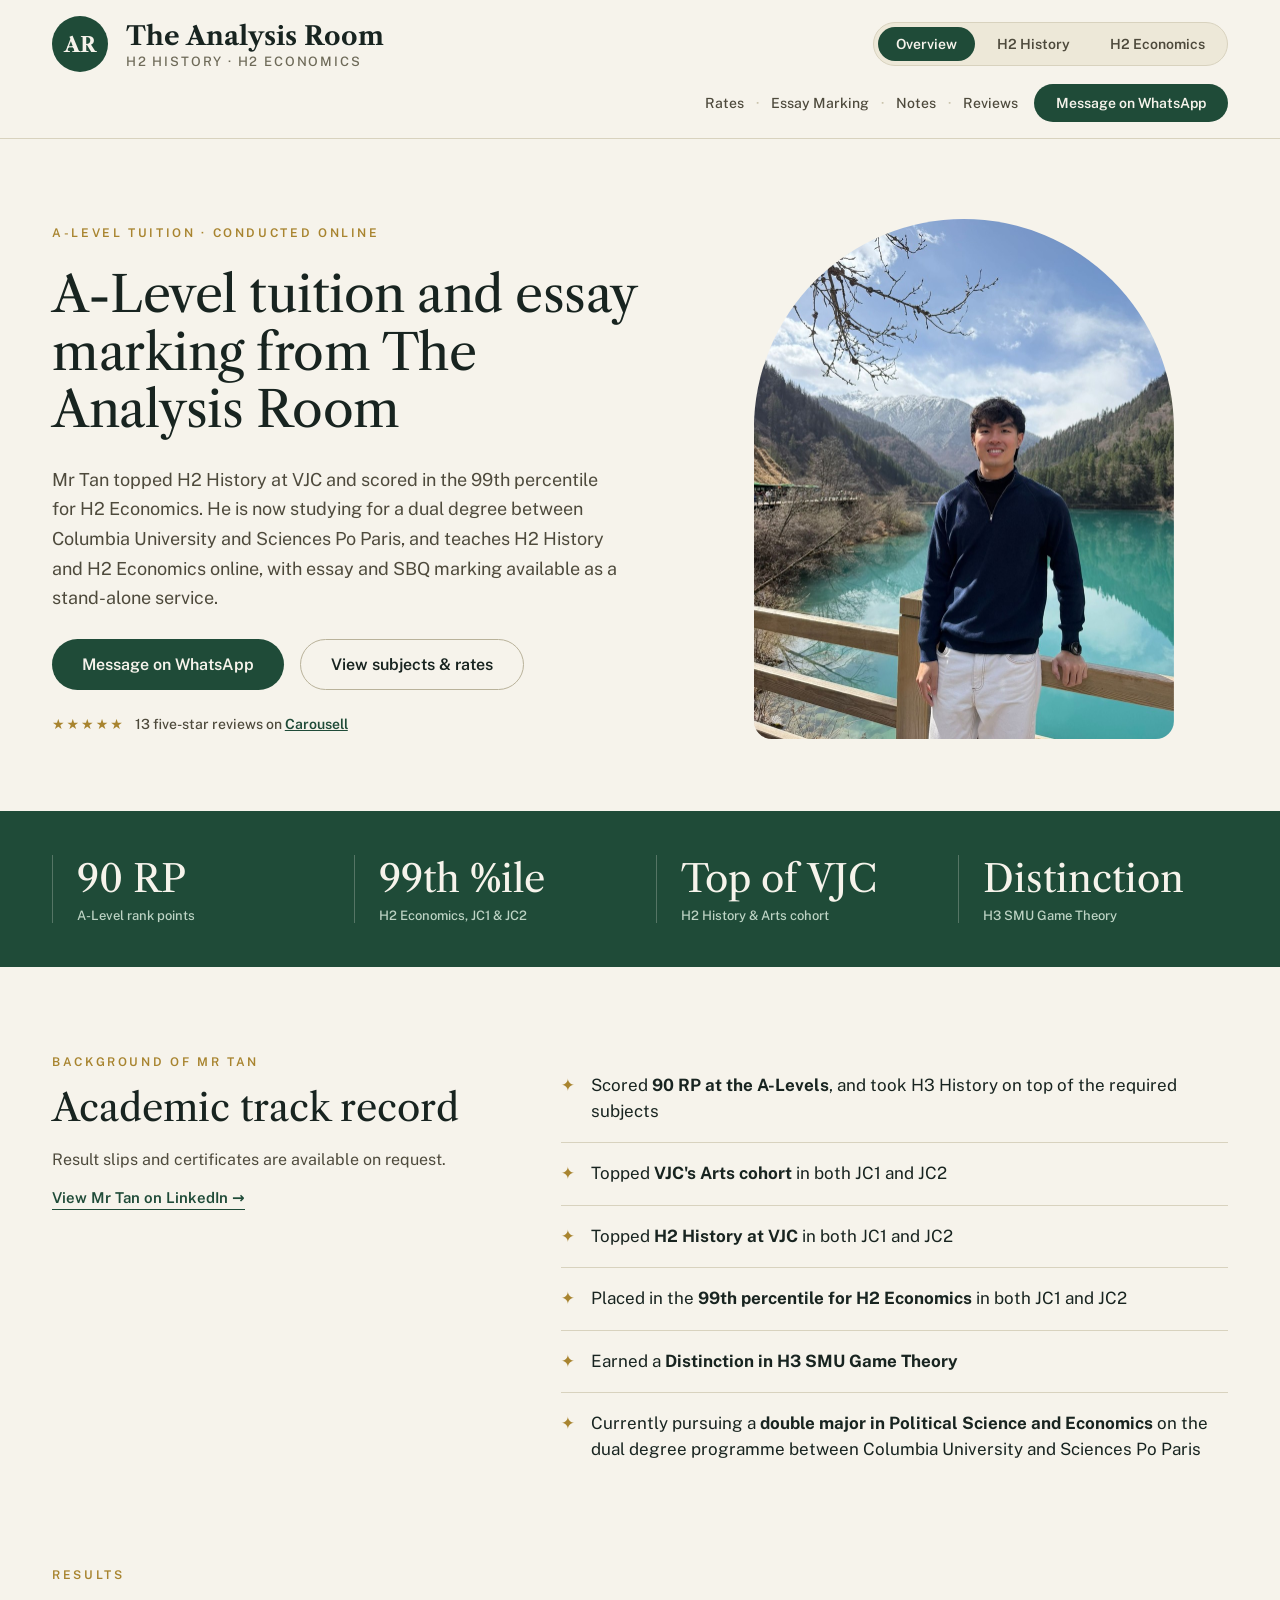
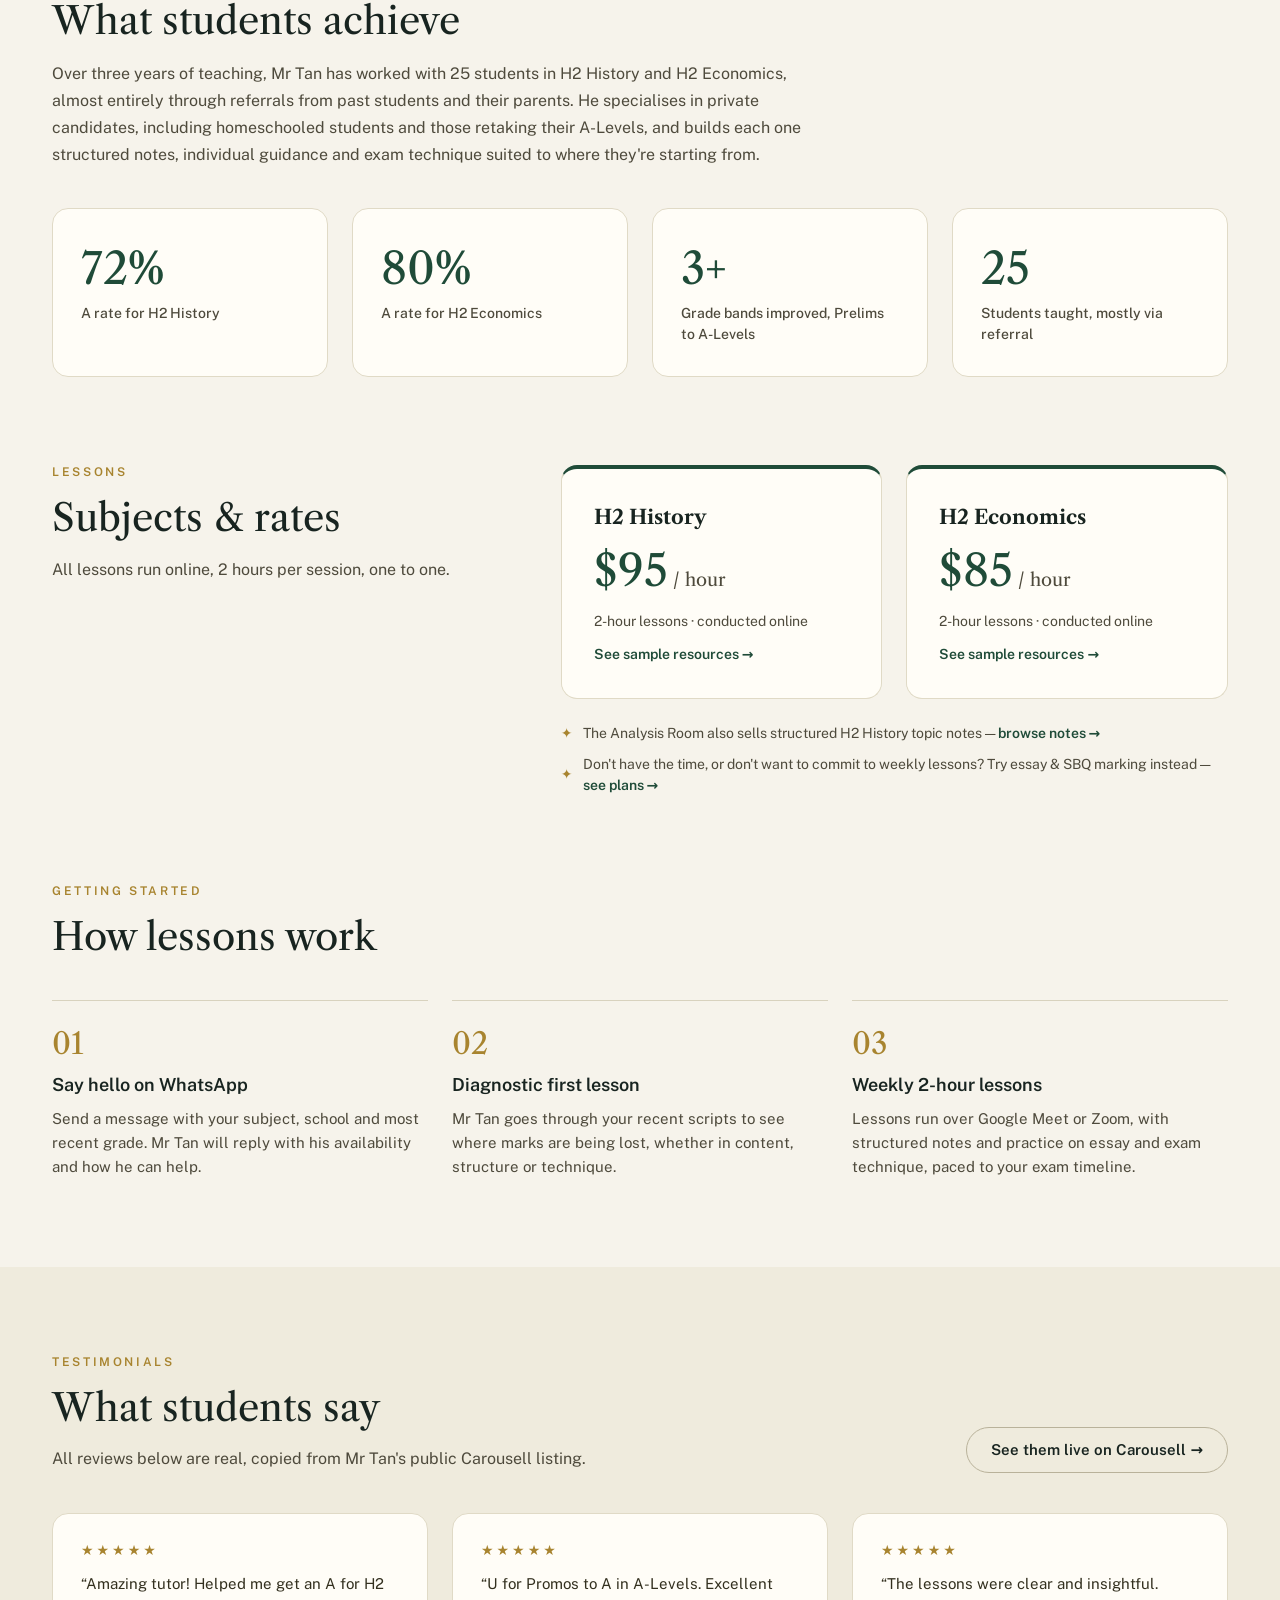
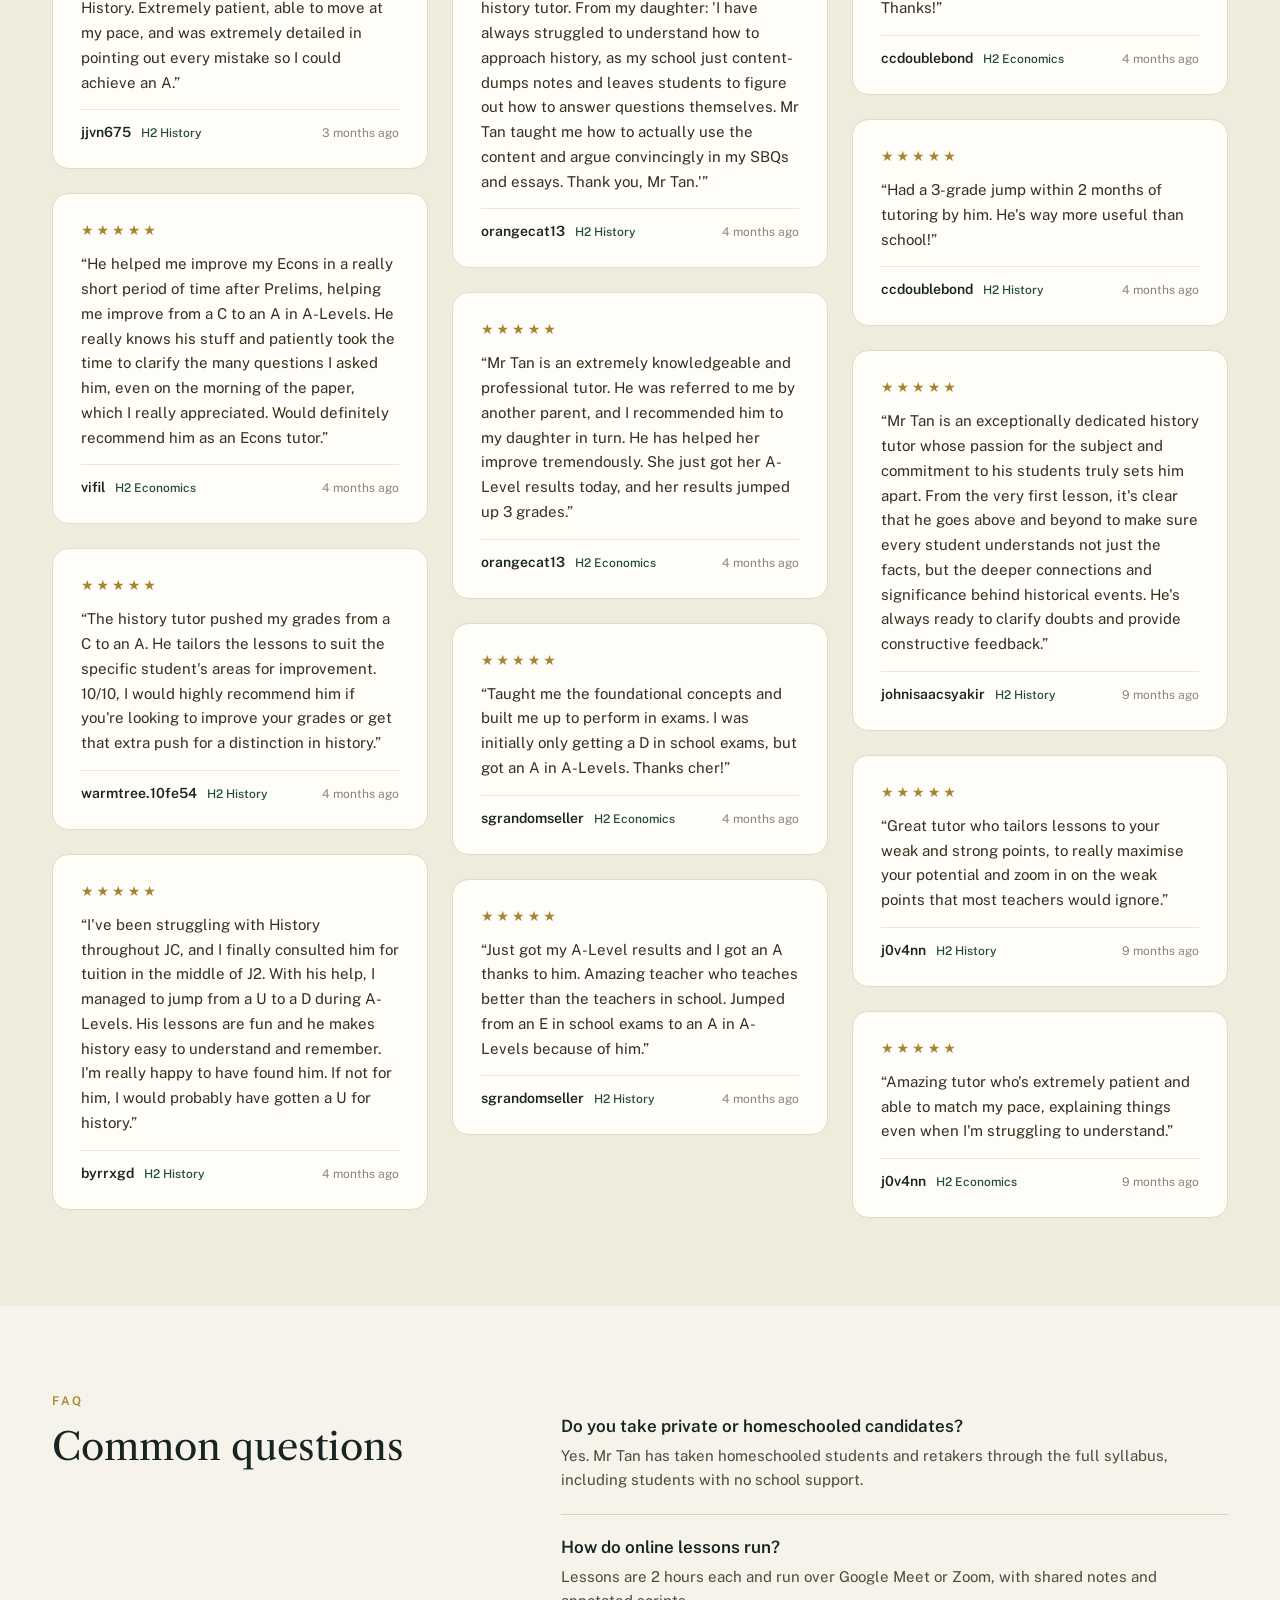
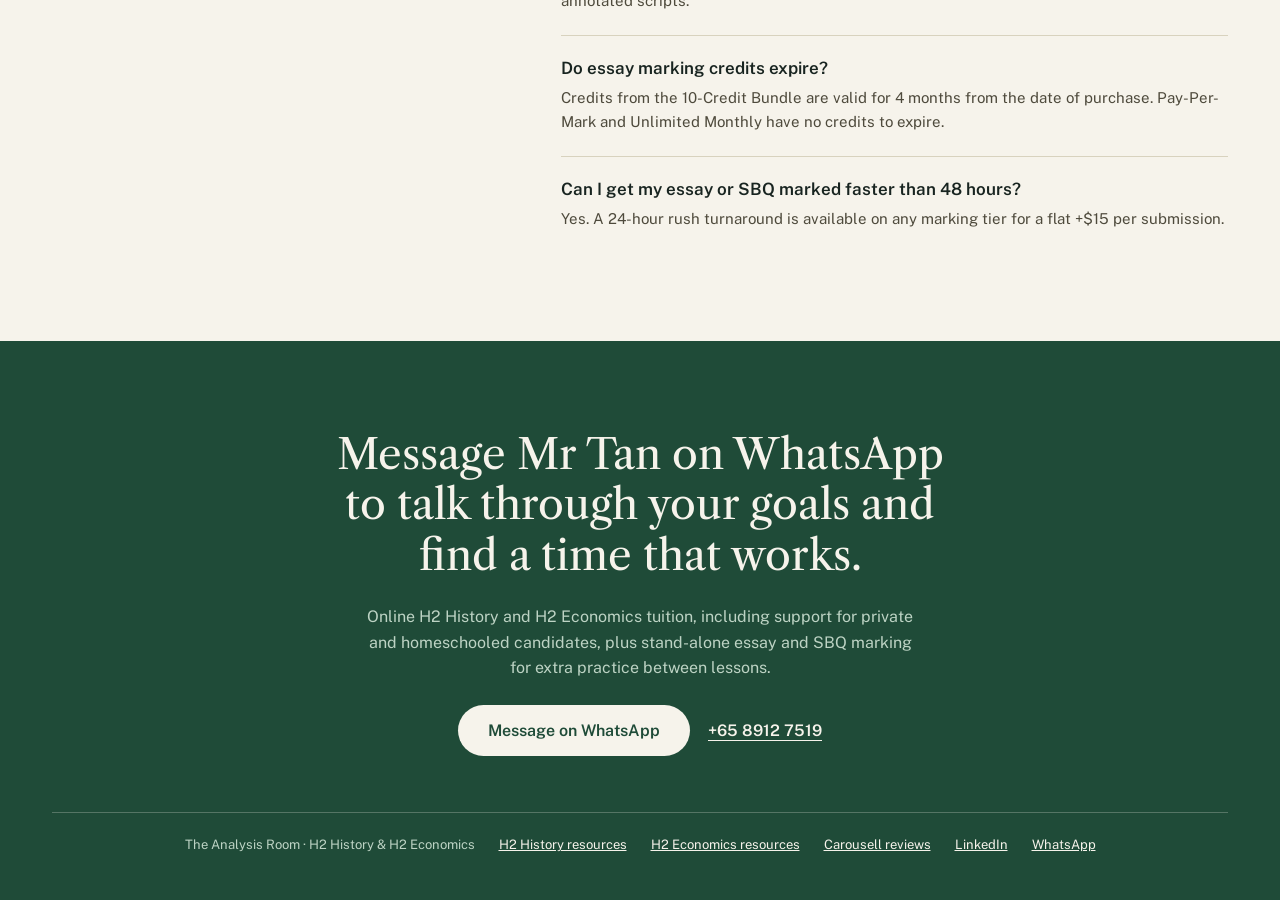
==== commit e79a71f2: "Remove Economics sample resources section, fix header nav consistency - Remove the placeholder "A ta" ====
--- a/index.html
+++ b/index.html
@@ -30,6 +30,10 @@
     <nav class="nav-sec">
       <a class="nav-link" href="#rates">Rates</a>
       <span class="nav-divider">·</span>
+      <a class="nav-link" href="history.html#essay-marking">Essay Marking</a>
+      <span class="nav-divider">·</span>
+      <a class="nav-link" href="history.html#notes">Notes</a>
+      <span class="nav-divider">·</span>
       <a class="nav-link" href="#reviews">Reviews</a>
       <a class="btn-primary" href="https://wa.me/6589127519" target="_blank" rel="noopener">Message on WhatsApp</a>
     </nav>
--- a/styles.css
+++ b/styles.css
@@ -605,6 +605,50 @@
 
 .sample-media img { width: 100%; height: 100%; object-fit: cover; }
 
+/* First-page PDF preview: hover reveals a "click to view full PDF" prompt */
+a.sample-media.pdf-thumb {
+  position: relative;
+  overflow: hidden;
+  text-decoration: none;
+  cursor: pointer;
+}
+
+.pdf-thumb img { object-position: top center; transition: transform 0.3s ease; }
+.pdf-thumb:hover img { transform: scale(1.02); }
+
+.pdf-thumb-overlay {
+  position: absolute;
+  inset: 0;
+  background: rgba(24, 36, 32, 0);
+  display: flex;
+  align-items: center;
+  justify-content: center;
+  transition: background 0.2s ease;
+}
+
+.pdf-thumb:hover .pdf-thumb-overlay,
+.pdf-thumb:focus-visible .pdf-thumb-overlay {
+  background: rgba(24, 36, 32, 0.55);
+}
+
+.pdf-thumb-prompt {
+  opacity: 0;
+  transform: translateY(6px);
+  transition: opacity 0.2s ease, transform 0.2s ease;
+  background: var(--bg);
+  color: var(--green);
+  font: 600 13px var(--sans);
+  padding: 10px 18px;
+  border-radius: 999px;
+  white-space: nowrap;
+}
+
+.pdf-thumb:hover .pdf-thumb-prompt,
+.pdf-thumb:focus-visible .pdf-thumb-prompt {
+  opacity: 1;
+  transform: translateY(0);
+}
+
 .sample-body {
   padding: 26px 28px 28px;
   display: flex;
@@ -664,7 +708,7 @@
 /* ---------- Marking plans ---------- */
 .marking-grid {
   display: grid;
-  grid-template-columns: repeat(auto-fit, minmax(280px, 1fr));
+  grid-template-columns: repeat(3, minmax(0, 1fr));
   gap: 24px;
   align-items: stretch;
 }
@@ -834,12 +878,14 @@
 .modal-panel {
   background: var(--card-bg);
   border-radius: 20px;
-  max-width: 920px;
+  max-width: 680px;
   width: 100%;
   max-height: 90vh;
-  overflow: auto;
-  padding: 36px;
+  overflow: hidden;
+  padding: 28px 28px 0;
   box-shadow: 0 32px 64px rgba(20, 30, 25, 0.3);
+  display: flex;
+  flex-direction: column;
 }
 
 .modal-head {
@@ -848,6 +894,7 @@
   justify-content: space-between;
   gap: 24px;
   margin-bottom: 20px;
+  flex: 0 0 auto;
 }
 
 .modal-head .modal-title { display: flex; flex-direction: column; gap: 4px; }
@@ -866,11 +913,43 @@
   flex: 0 0 auto;
 }
 
-.modal-pages { display: grid; grid-template-columns: repeat(3, 1fr); gap: 16px; }
+.modal-scroll {
+  flex: 1 1 auto;
+  overflow-y: auto;
+  margin: 0 -28px;
+  padding: 0 28px 28px;
+}
+
+.modal-preview-banner {
+  position: sticky;
+  top: 0;
+  z-index: 10;
+  margin: 0 -28px 16px;
+  padding: 8px 28px;
+  background: rgba(24, 36, 32, 0.9);
+  color: var(--bg);
+  font: 600 12px var(--sans);
+  letter-spacing: 0.04em;
+  text-transform: uppercase;
+  text-align: center;
+}
+
+.modal-pages { position: relative; display: flex; flex-direction: column; gap: 20px; }
+
+.modal-watermark {
+  position: absolute;
+  inset: 0;
+  pointer-events: none;
+  z-index: 5;
+  opacity: 0.55;
+  background-repeat: repeat;
+  background-size: 260px 170px;
+  background-image: url("data:image/svg+xml;utf8,%3Csvg xmlns='http://www.w3.org/2000/svg' width='260' height='170'%3E%3Ctext x='-10' y='95' font-family='sans-serif' font-size='22' font-weight='700' fill='rgba(24,36,32,0.10)' transform='rotate(-28 130 85)'%3EPREVIEW ONLY%3C/text%3E%3C/svg%3E");
+}
+
 .modal-page { display: flex; flex-direction: column; gap: 8px; }
 
 .modal-page-img {
-  height: 300px;
   background: var(--bg);
   border: 1px solid var(--card-border);
   border-radius: 8px;
@@ -881,9 +960,10 @@
   color: var(--muted-2);
   text-align: center;
   padding: 8px;
-}
-
-.modal-page-img img { width: 100%; height: 100%; object-fit: cover; border-radius: 7px; }
+  min-height: 160px;
+}
+
+.modal-page-img img { width: 100%; height: auto; display: block; border-radius: 7px; }
 .modal-page-label { font: 500 12px var(--sans); color: var(--muted-2); text-align: center; }
 
 /* ---------- CTA band (subpages) ---------- */
@@ -956,7 +1036,7 @@
   .results-grid { grid-template-columns: 1fr; }
   .masonry { columns: 1; }
   .cta-band { padding: 36px 32px; }
-  .modal-pages { grid-template-columns: 1fr; }
+  .marking-grid { grid-template-columns: 1fr; }
   .brand-name { font-size: 21px; }
   .monogram { width: 48px; height: 48px; font-size: 18px; }
 }
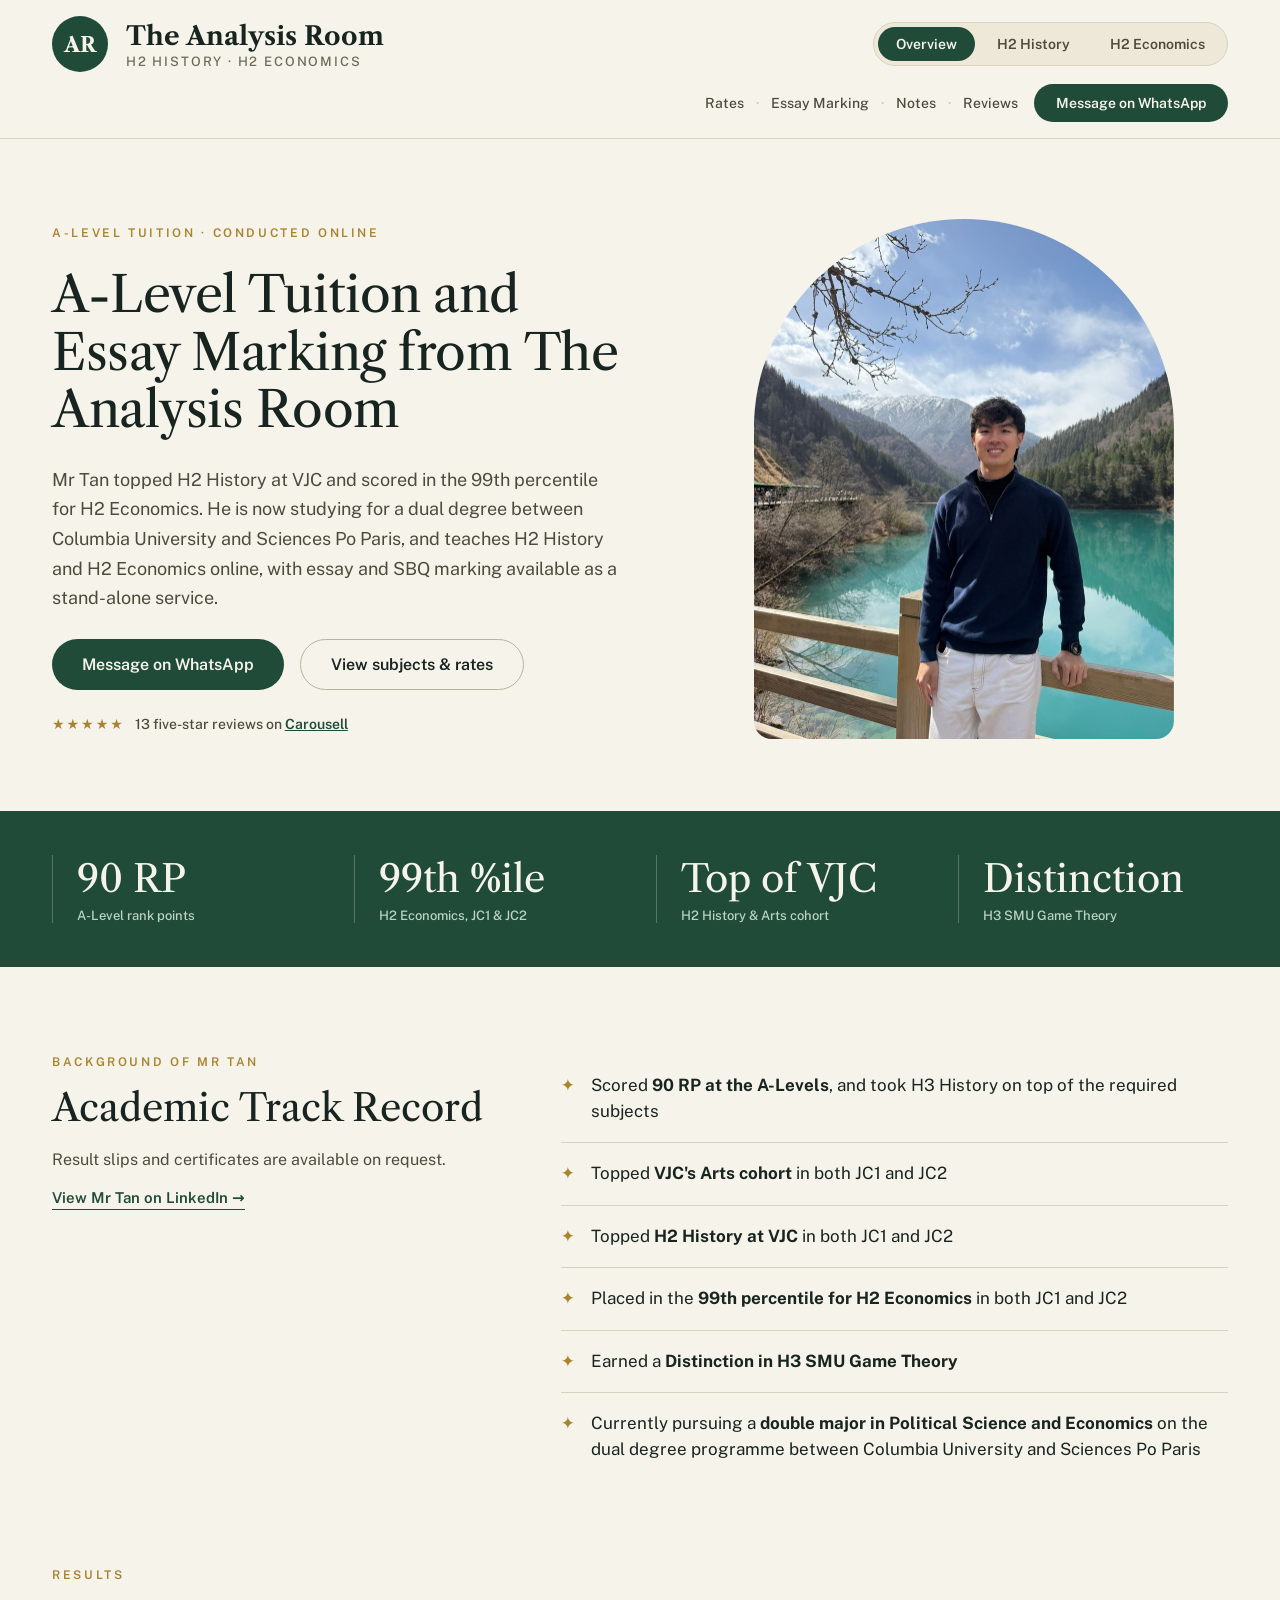
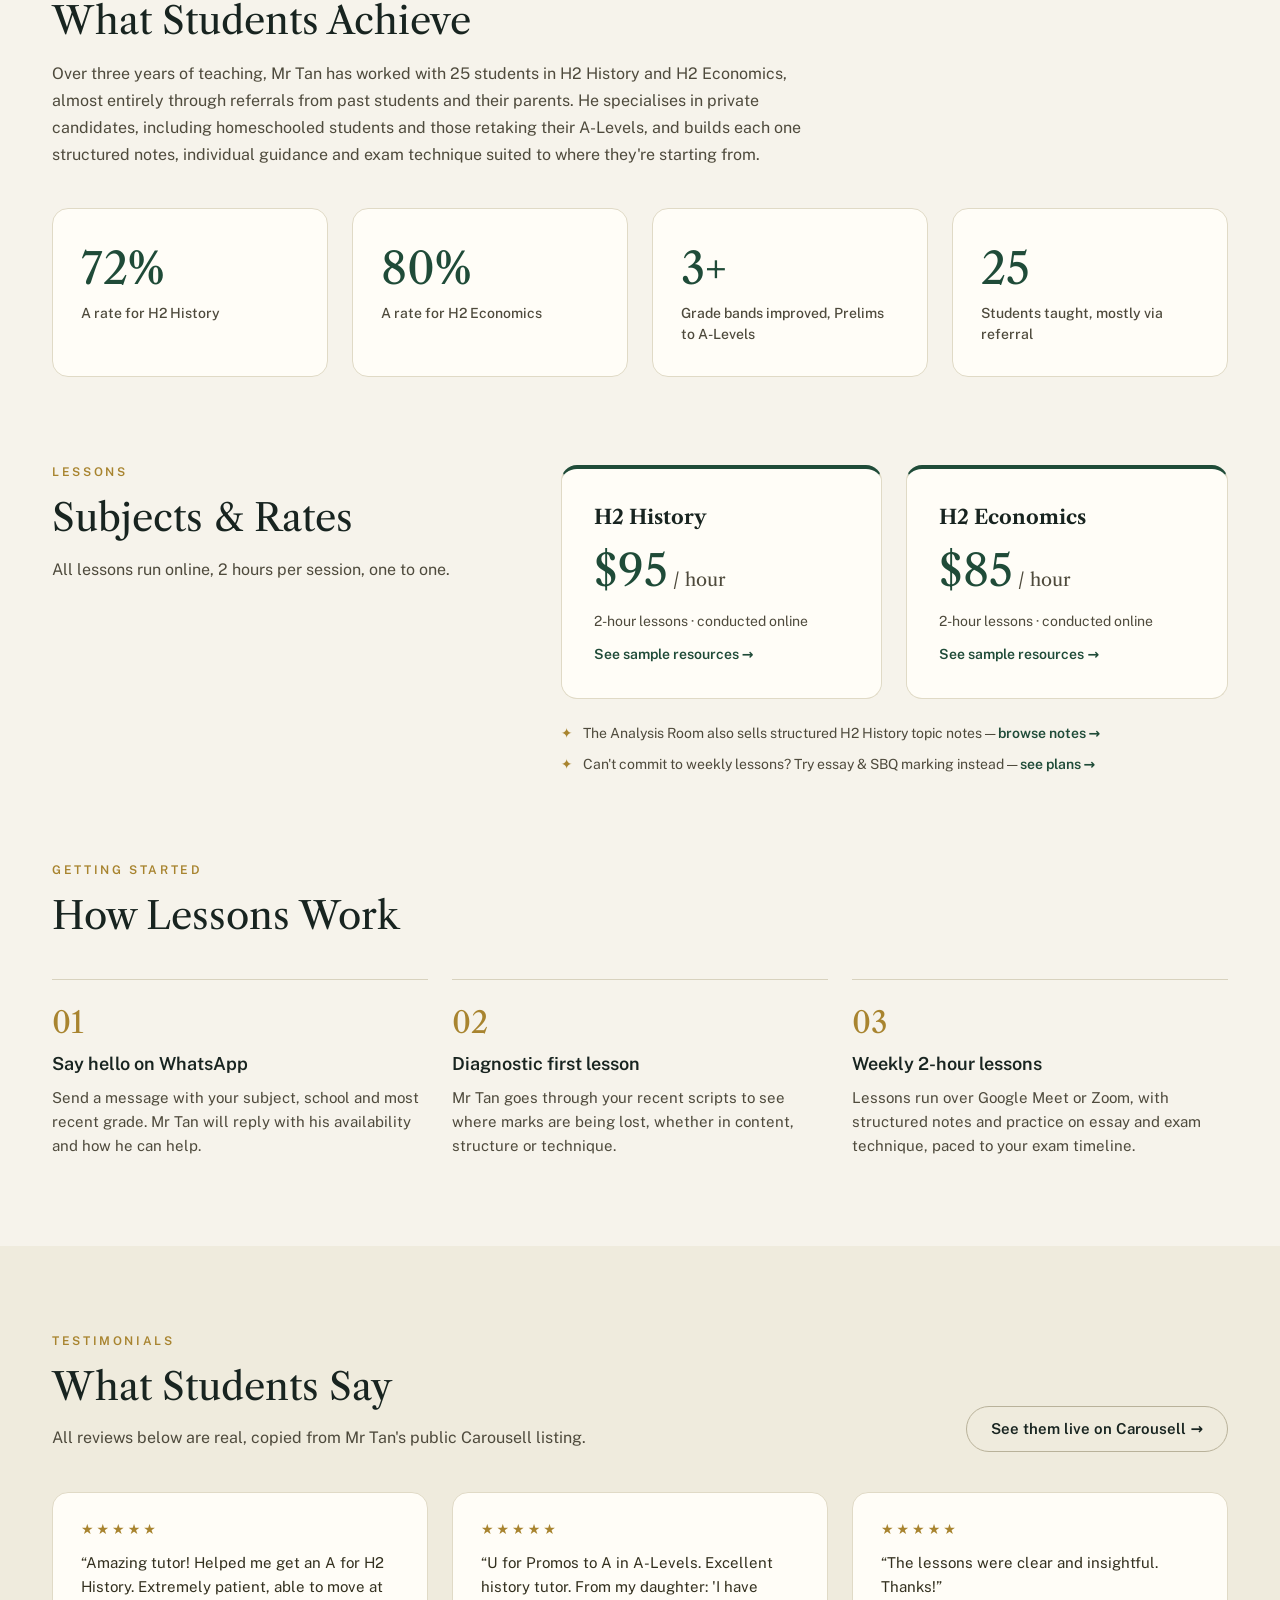
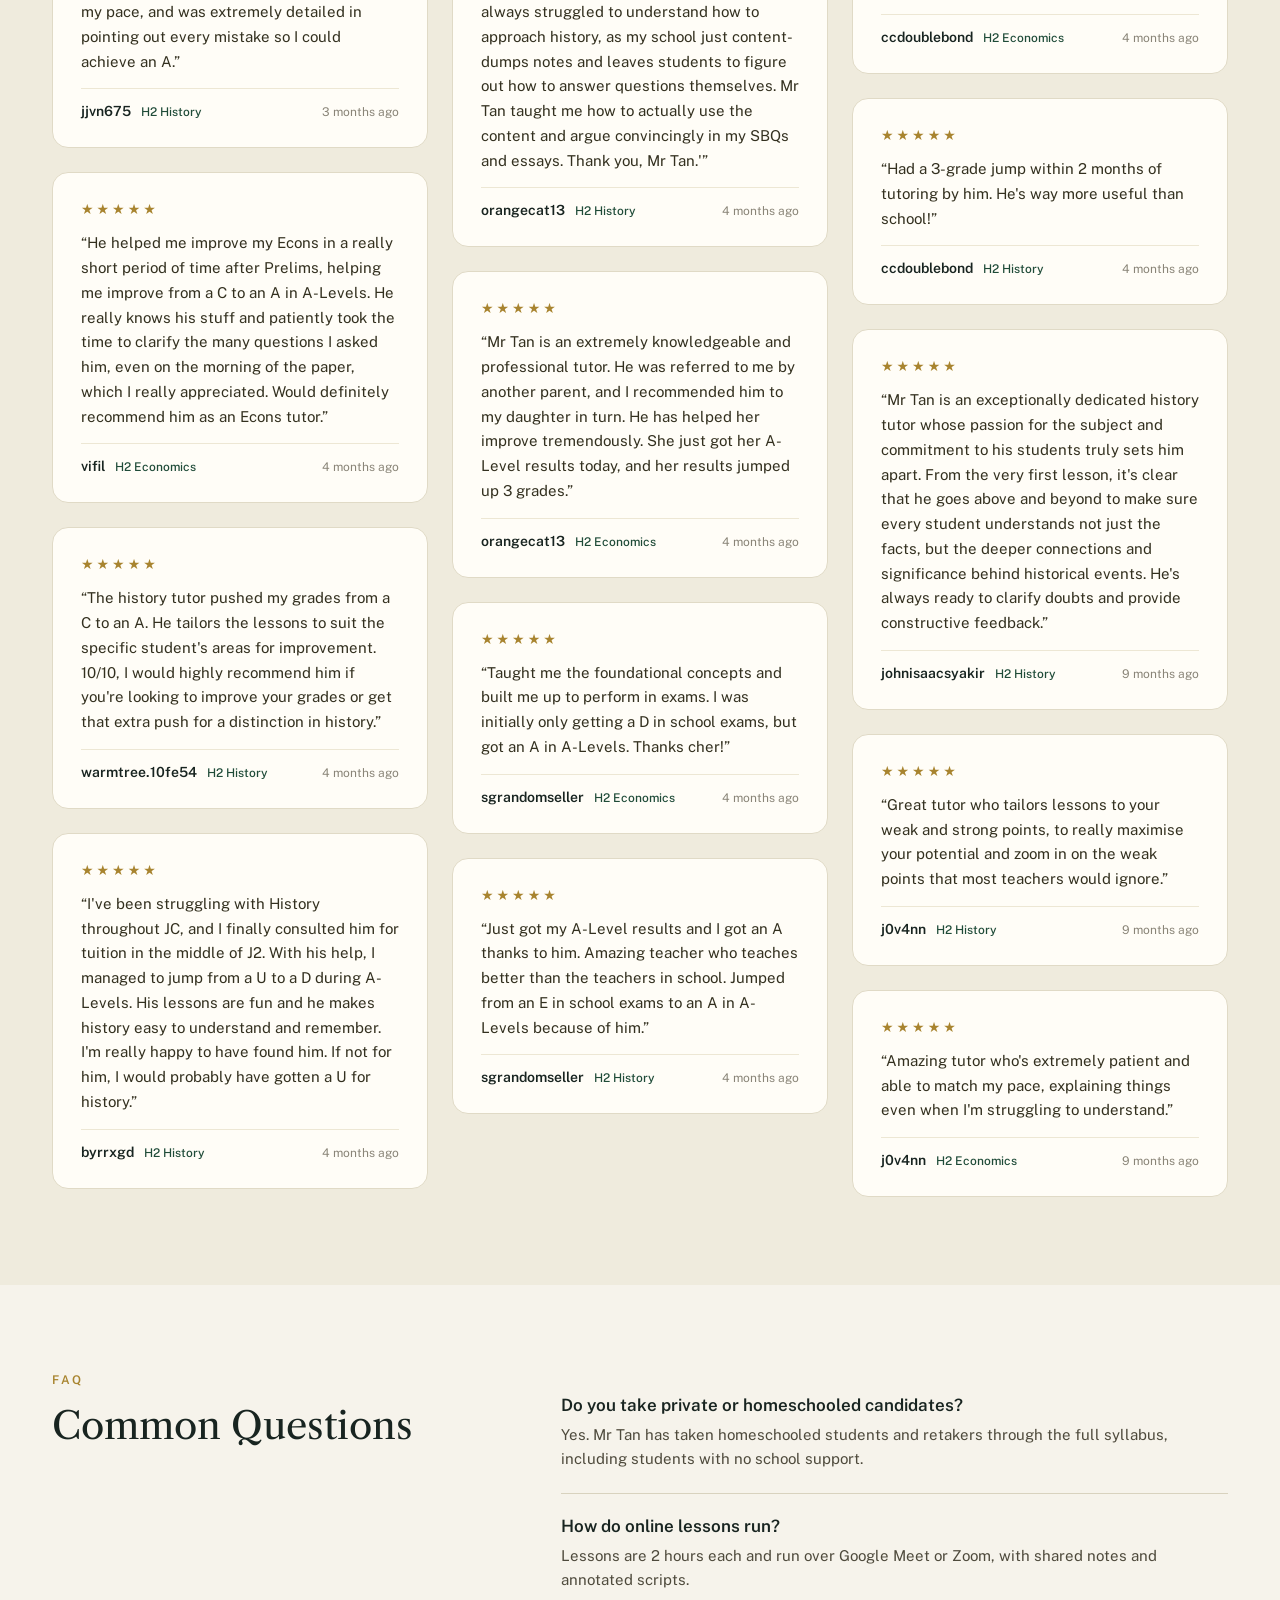
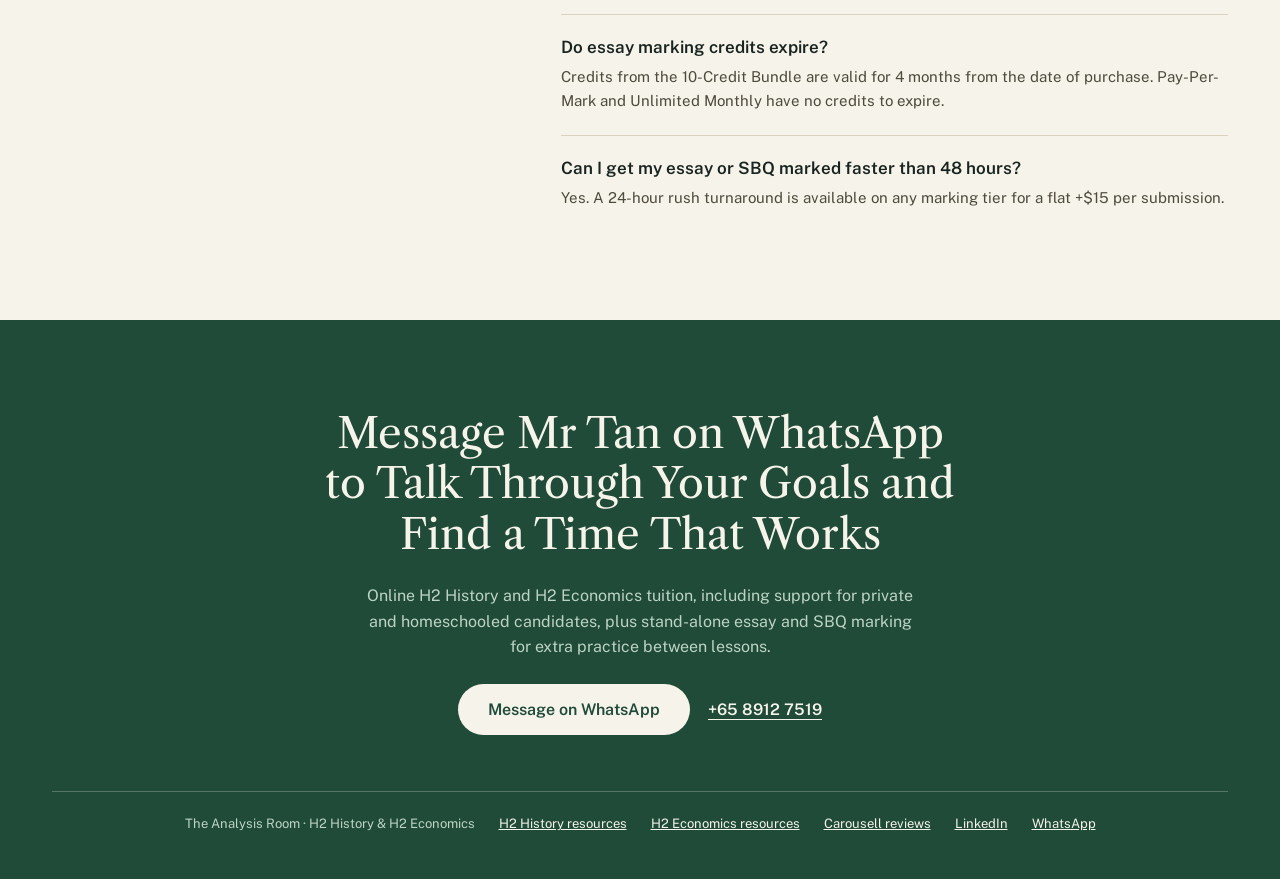
==== commit 14f29f59: "Title-case all section headers and shorten marking crosslink copy Co-Authored-By: Claude Fable 5 <no" ====
--- a/index.html
+++ b/index.html
@@ -3,8 +3,78 @@
 <head>
 <meta charset="utf-8">
 <meta name="viewport" content="width=device-width, initial-scale=1">
-<title>The Analysis Room | H2 History &amp; H2 Economics Tuition</title>
-<meta name="description" content="A-Level tuition and essay marking from The Analysis Room. Online H2 History and H2 Economics with Mr Tan. 13 five-star reviews on Carousell.">
+<meta name="google-site-verification" content="b08iAUjzaP9LsMpM6WyufQFukreTEEdE0M4-Xb8y638">
+<title>H2 History &amp; H2 Economics Tuition Singapore | The Analysis Room</title>
+<meta name="description" content="One-to-one H2 History and H2 Economics tuition in Singapore, online with Mr Tan (90 RP, Columbia University). Essay &amp; SBQ marking and topic notes also available. 13 five-star reviews.">
+<link rel="canonical" href="https://theanalysisroom.net/">
+<script type="application/ld+json">
+{
+  "@context": "https://schema.org",
+  "@type": "LocalBusiness",
+  "@id": "https://theanalysisroom.net/#business",
+  "name": "The Analysis Room",
+  "description": "One-to-one online H2 History and H2 Economics tuition for Singapore A-Level students, with stand-alone essay & SBQ marking and structured topic notes.",
+  "url": "https://theanalysisroom.net/",
+  "image": "https://theanalysisroom.net/assets/photo.jpg",
+  "priceRange": "$85 - $95 per hour",
+  "areaServed": {
+    "@type": "Country",
+    "name": "Singapore"
+  },
+  "founder": {
+    "@type": "Person",
+    "name": "Mr Tan",
+    "alumniOf": "Columbia University and Sciences Po Paris",
+    "jobTitle": "Tutor, H2 History and H2 Economics"
+  },
+  "aggregateRating": {
+    "@type": "AggregateRating",
+    "ratingValue": "5",
+    "bestRating": "5",
+    "ratingCount": "13"
+  },
+  "sameAs": [
+    "https://www.carousell.sg/u/idiomamour/",
+    "https://www.linkedin.com/in/zhongsingtan/"
+  ],
+  "makesOffer": [
+    {
+      "@type": "Offer",
+      "itemOffered": {
+        "@type": "Service",
+        "name": "H2 History Tuition",
+        "description": "One-to-one online H2 History tuition, 2-hour lessons, for JC and private A-Level candidates in Singapore.",
+        "serviceType": "Tuition"
+      },
+      "price": "95",
+      "priceCurrency": "SGD",
+      "url": "https://theanalysisroom.net/history.html"
+    },
+    {
+      "@type": "Offer",
+      "itemOffered": {
+        "@type": "Service",
+        "name": "H2 Economics Tuition",
+        "description": "One-to-one online H2 Economics tuition, 2-hour lessons, for JC and private A-Level candidates in Singapore.",
+        "serviceType": "Tuition"
+      },
+      "price": "85",
+      "priceCurrency": "SGD",
+      "url": "https://theanalysisroom.net/economics.html"
+    },
+    {
+      "@type": "Offer",
+      "itemOffered": {
+        "@type": "Service",
+        "name": "H2 History Essay & SBQ Marking",
+        "description": "Stand-alone marking service for H2 History essays and source-based questions, with detailed written feedback.",
+        "serviceType": "Essay marking"
+      },
+      "url": "https://theanalysisroom.net/history.html#essay-marking"
+    }
+  ]
+}
+</script>
 <link rel="preconnect" href="https://fonts.googleapis.com">
 <link rel="preconnect" href="https://fonts.gstatic.com" crossorigin>
 <link href="https://fonts.googleapis.com/css2?family=Libre+Caslon+Text:ital,wght@0,400;0,700;1,400&family=Public+Sans:wght@400;500;600;700&display=swap" rel="stylesheet">
@@ -46,7 +116,7 @@
   <section class="hero">
     <div class="hero-copy">
       <span class="kicker">A-Level Tuition · Conducted Online</span>
-      <h1>A-Level tuition and essay marking from The Analysis Room</h1>
+      <h1>A-Level Tuition and Essay Marking from The Analysis Room</h1>
       <p class="lede">Mr Tan topped H2 History at VJC and scored in the 99th percentile for H2 Economics. He is now studying for a dual degree between Columbia University and Sciences Po Paris, and teaches H2 History and H2 Economics online, with essay and SBQ marking available as a stand-alone service.</p>
       <div class="cta-row">
         <a class="btn-primary lg" href="https://wa.me/6589127519" target="_blank" rel="noopener">Message on WhatsApp</a>
@@ -76,7 +146,7 @@
   <section id="background" class="two-col">
     <div class="section-intro">
       <span class="kicker">Background of Mr Tan</span>
-      <h2>Academic track record</h2>
+      <h2>Academic Track Record</h2>
       <p>Result slips and certificates are available on request.</p>
       <a class="text-link" href="https://www.linkedin.com/in/zhongsingtan/" target="_blank" rel="noopener">View Mr Tan on LinkedIn →</a>
     </div>
@@ -94,7 +164,7 @@
   <section class="stack-section">
     <div class="section-intro">
       <span class="kicker">Results</span>
-      <h2>What students achieve</h2>
+      <h2>What Students Achieve</h2>
       <p class="wide-copy">Over three years of teaching, Mr Tan has worked with 25 students in H2 History and H2 Economics, almost entirely through referrals from past students and their parents. He specialises in private candidates, including homeschooled students and those retaking their A-Levels, and builds each one structured notes, individual guidance and exam technique suited to where they're starting from.</p>
     </div>
     <div class="results-grid">
@@ -109,7 +179,7 @@
   <section id="rates" class="two-col tight">
     <div class="section-intro">
       <span class="kicker">Lessons</span>
-      <h2>Subjects &amp; rates</h2>
+      <h2>Subjects &amp; Rates</h2>
       <p>All lessons run online, 2 hours per session, one to one.</p>
     </div>
     <div class="rates-grid">
@@ -127,7 +197,7 @@
       </div>
       <div class="rate-crosslinks">
         <div class="xline"><span class="glyph">✦</span><span>The Analysis Room also sells structured H2 History topic notes — <a href="history.html#notes">browse notes →</a></span></div>
-        <div class="xline"><span class="glyph">✦</span><span>Don't have the time, or don't want to commit to weekly lessons? Try essay &amp; SBQ marking instead — <a href="history.html#essay-marking">see plans →</a></span></div>
+        <div class="xline"><span class="glyph">✦</span><span>Can't commit to weekly lessons? Try essay &amp; SBQ marking instead — <a href="history.html#essay-marking">see plans →</a></span></div>
       </div>
     </div>
   </section>
@@ -136,7 +206,7 @@
   <section class="stack-section">
     <div class="section-intro">
       <span class="kicker">Getting Started</span>
-      <h2>How lessons work</h2>
+      <h2>How Lessons Work</h2>
     </div>
     <div class="steps-grid">
       <div class="step">
@@ -163,7 +233,7 @@
       <div class="reviews-header">
         <div class="section-intro">
           <span class="kicker">Testimonials</span>
-          <h2>What students say</h2>
+          <h2>What Students Say</h2>
           <p>All reviews below are real, copied from Mr Tan's public Carousell listing.</p>
         </div>
         <a class="btn-outline sm" href="https://www.carousell.sg/u/idiomamour/?tab=reviews" target="_blank" rel="noopener">See them live on Carousell →</a>
@@ -242,7 +312,7 @@
   <section id="faq" class="two-col">
     <div class="section-intro">
       <span class="kicker">FAQ</span>
-      <h2>Common questions</h2>
+      <h2>Common Questions</h2>
     </div>
     <div class="faq-list">
       <div class="faq-item">
@@ -269,7 +339,7 @@
 <!-- Footer CTA -->
 <footer class="footer-cta">
   <div class="footer-cta-inner">
-    <h2>Message Mr Tan on WhatsApp to talk through your goals and find a time that works.</h2>
+    <h2>Message Mr Tan on WhatsApp to Talk Through Your Goals and Find a Time That Works</h2>
     <p class="sub">Online H2 History and H2 Economics tuition, including support for private and homeschooled candidates, plus stand-alone essay and SBQ marking for extra practice between lessons.</p>
     <div class="footer-cta-buttons">
       <a class="btn-cream" href="https://wa.me/6589127519" target="_blank" rel="noopener">Message on WhatsApp</a>
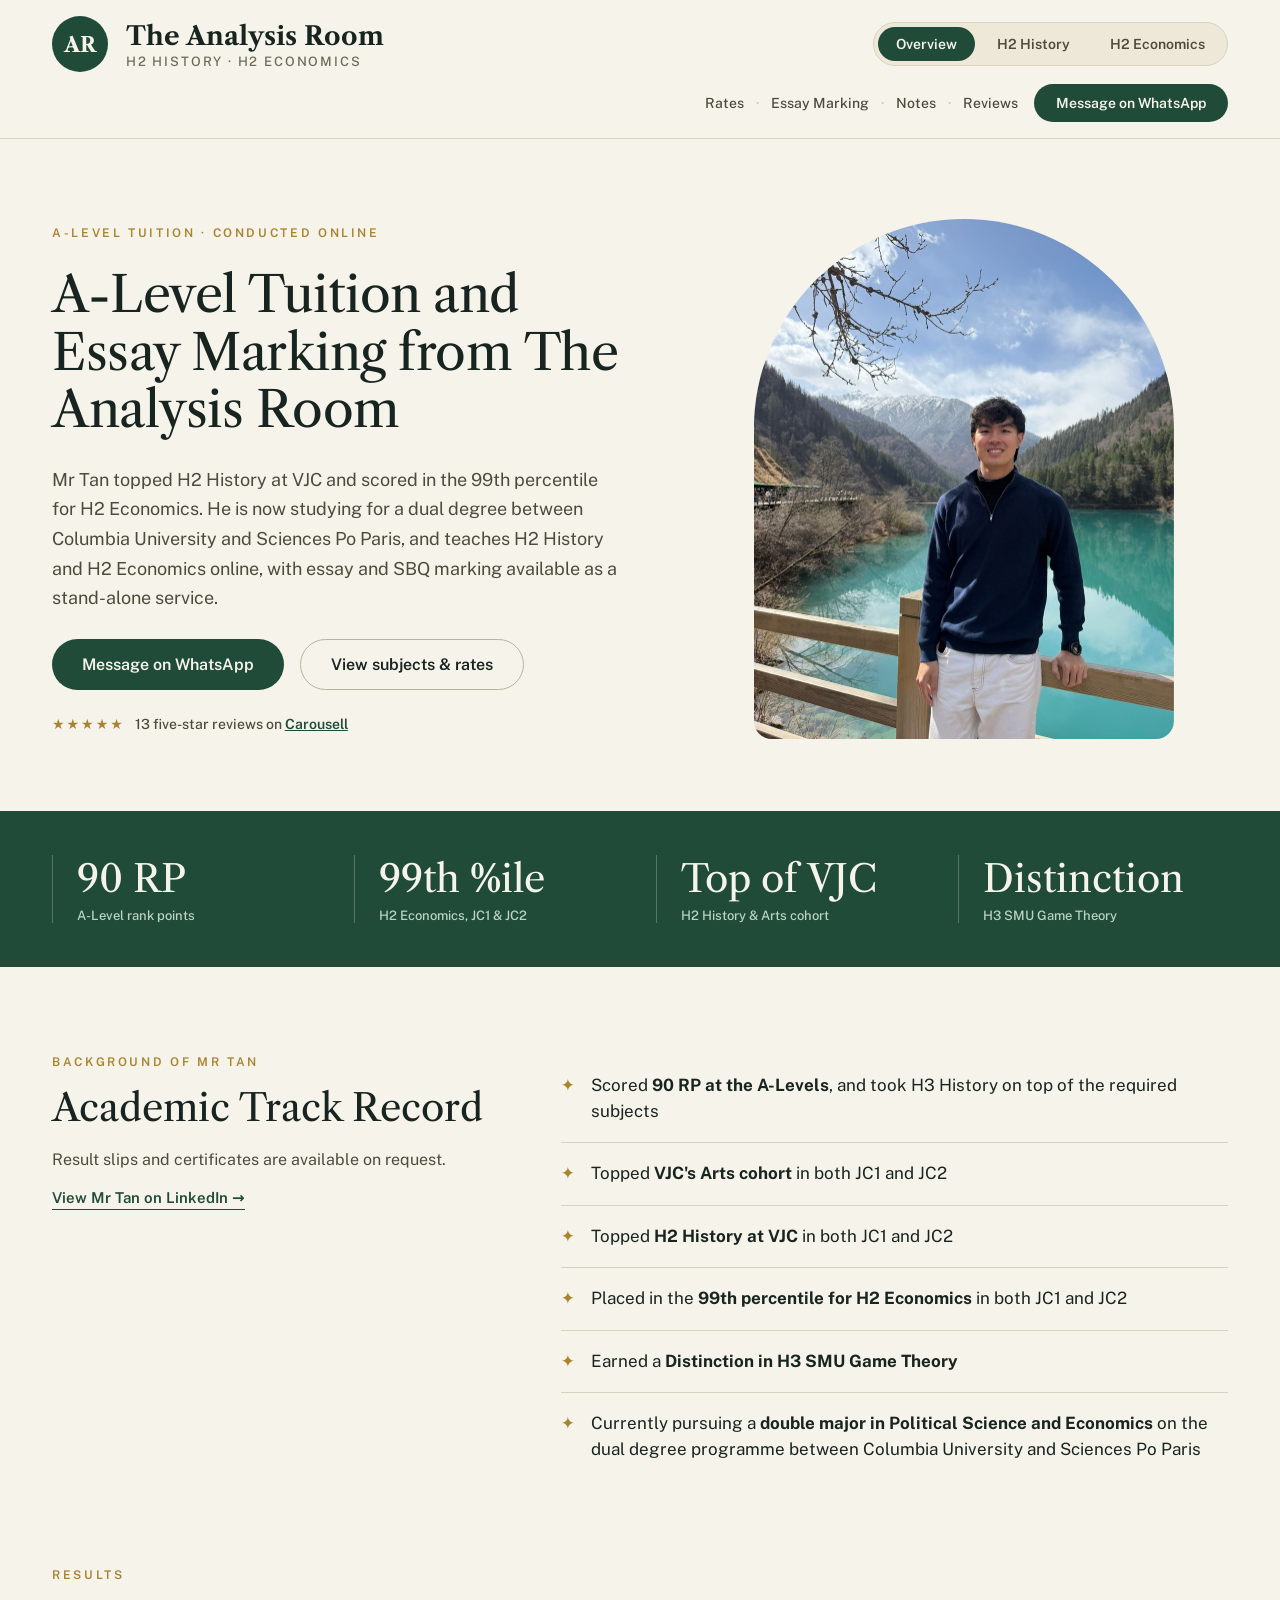
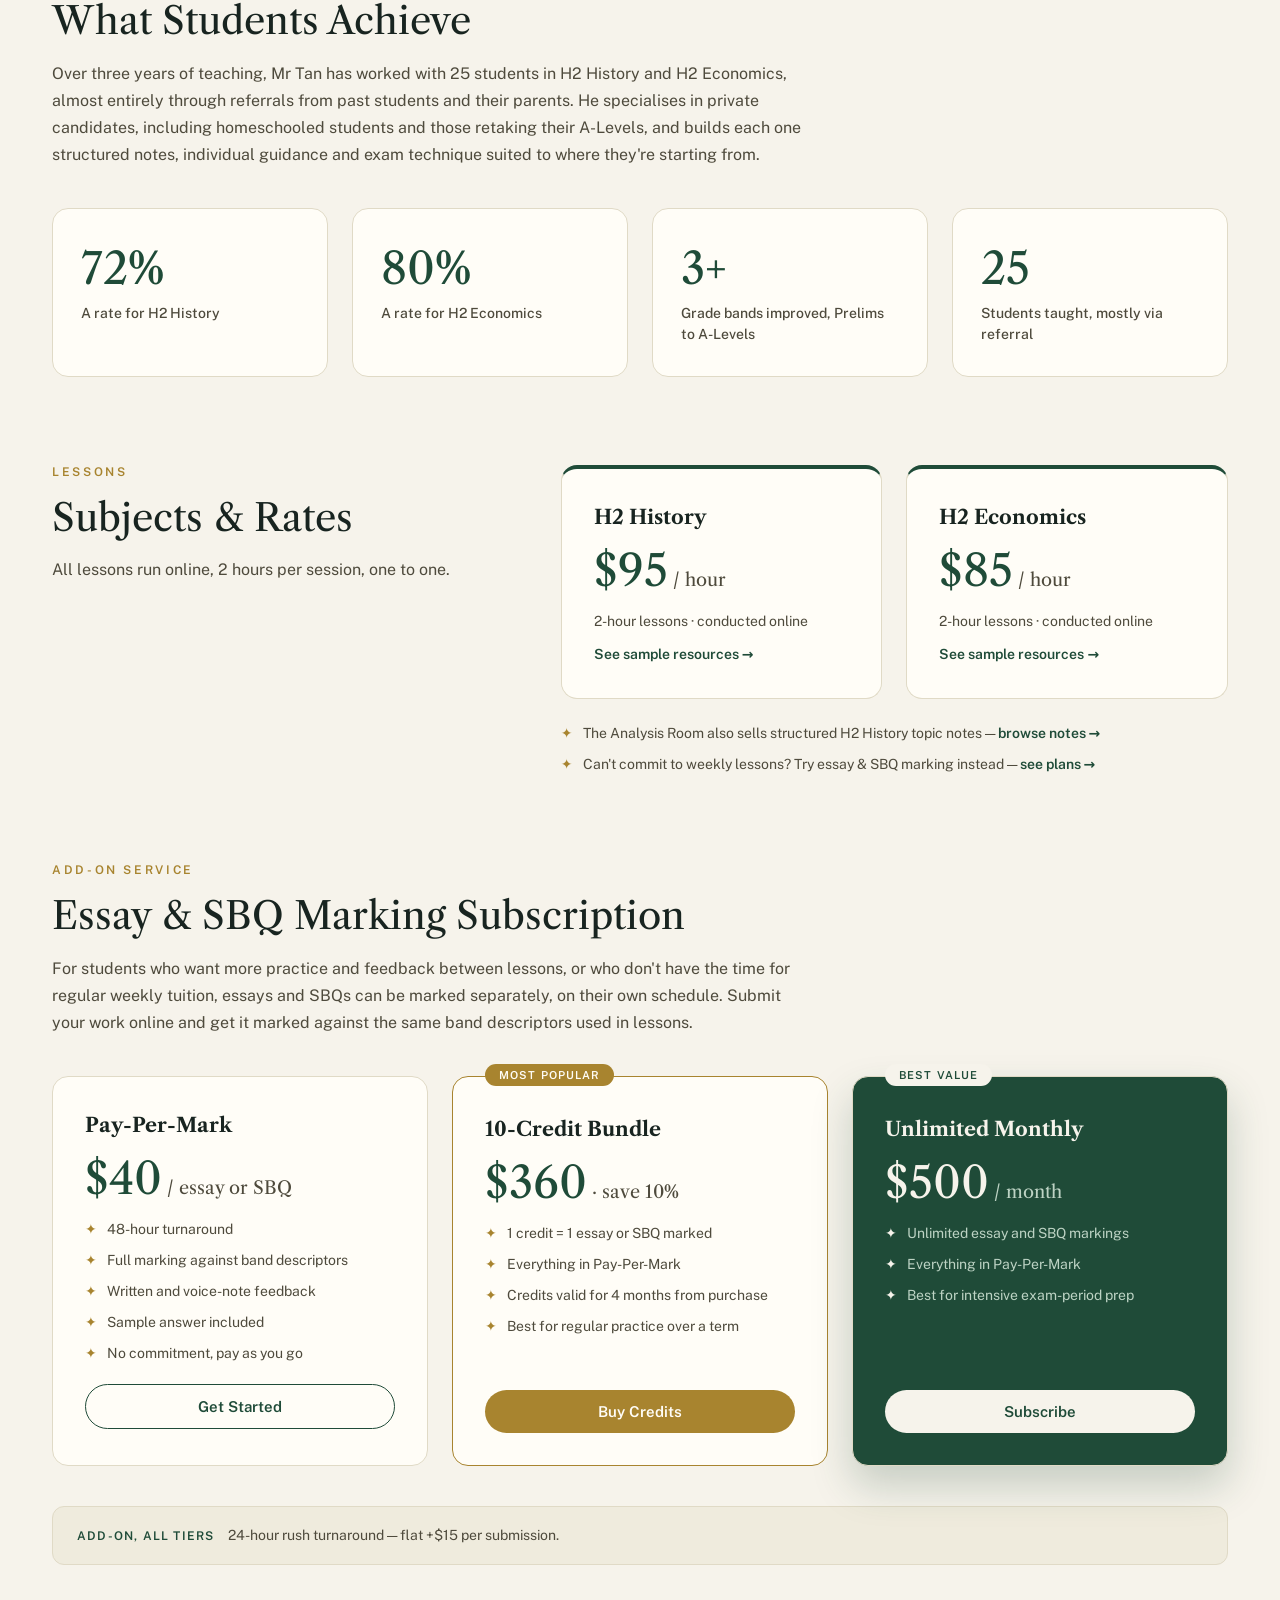
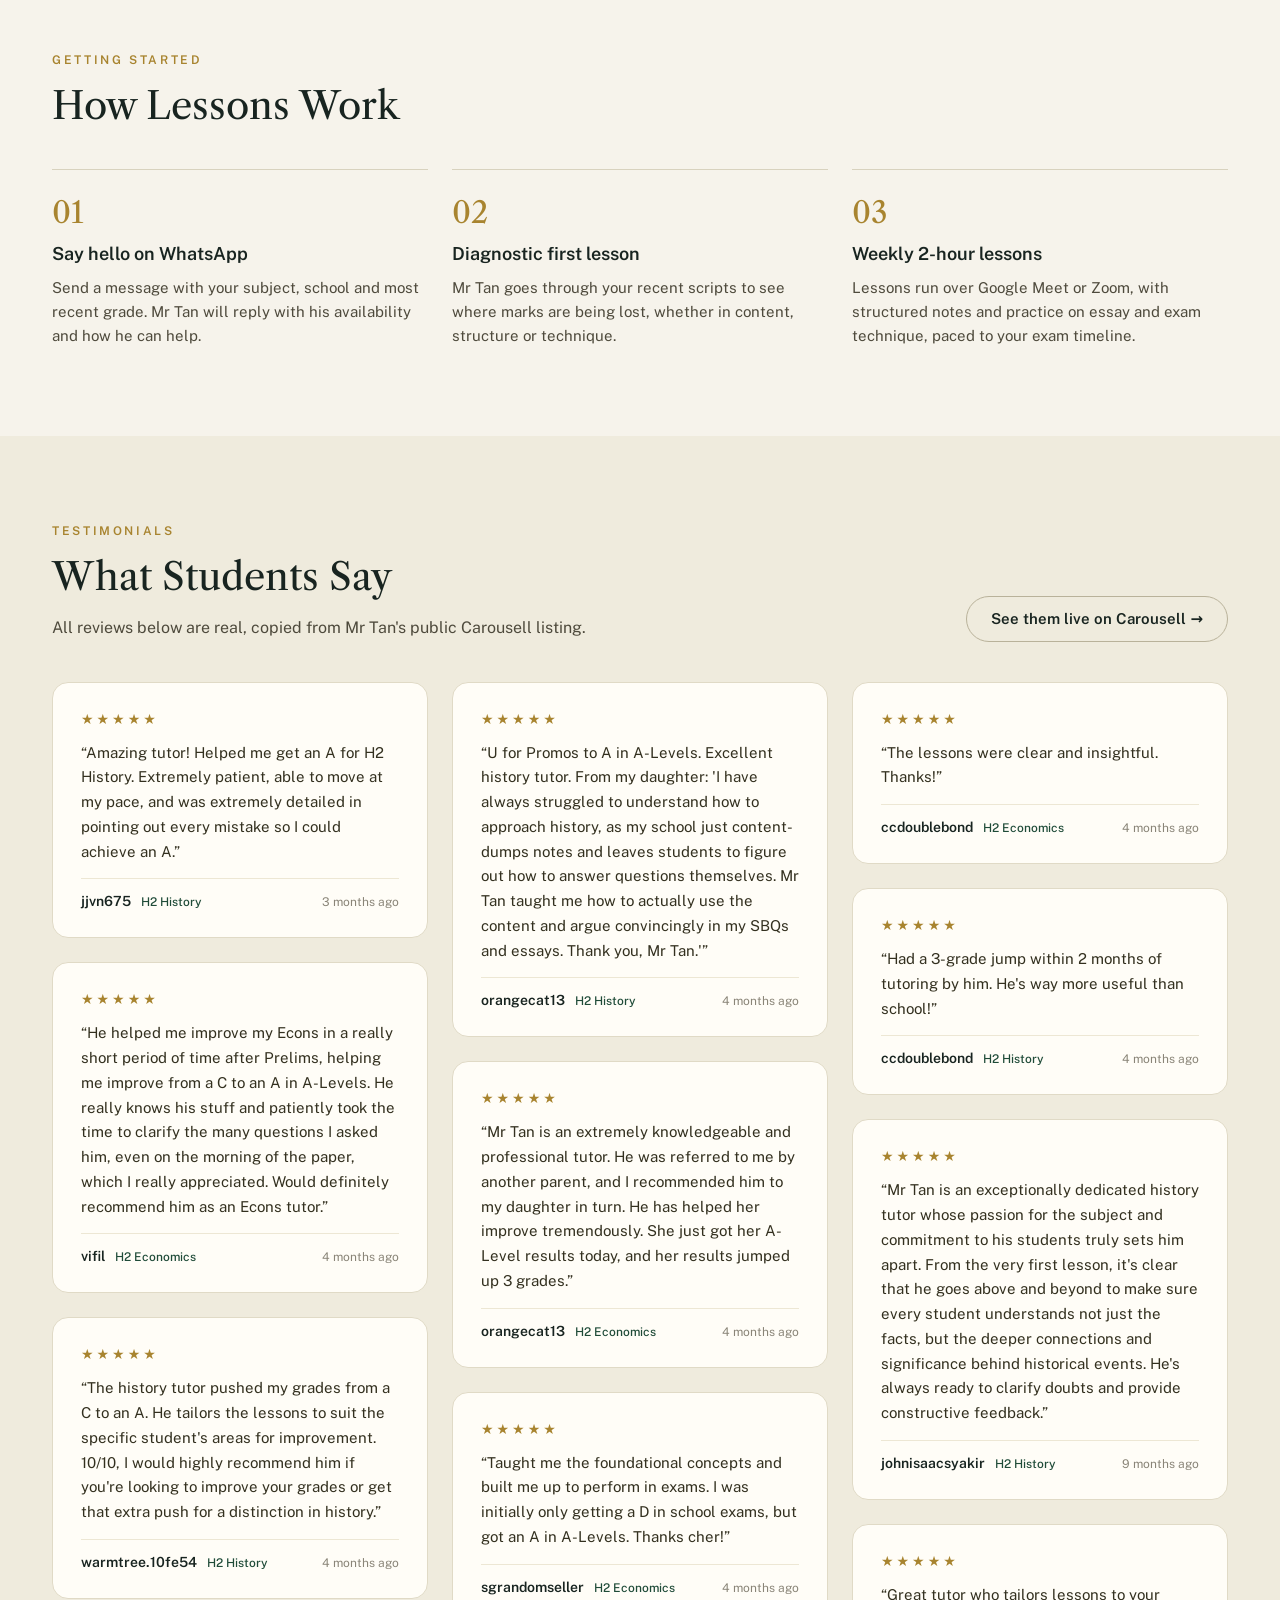
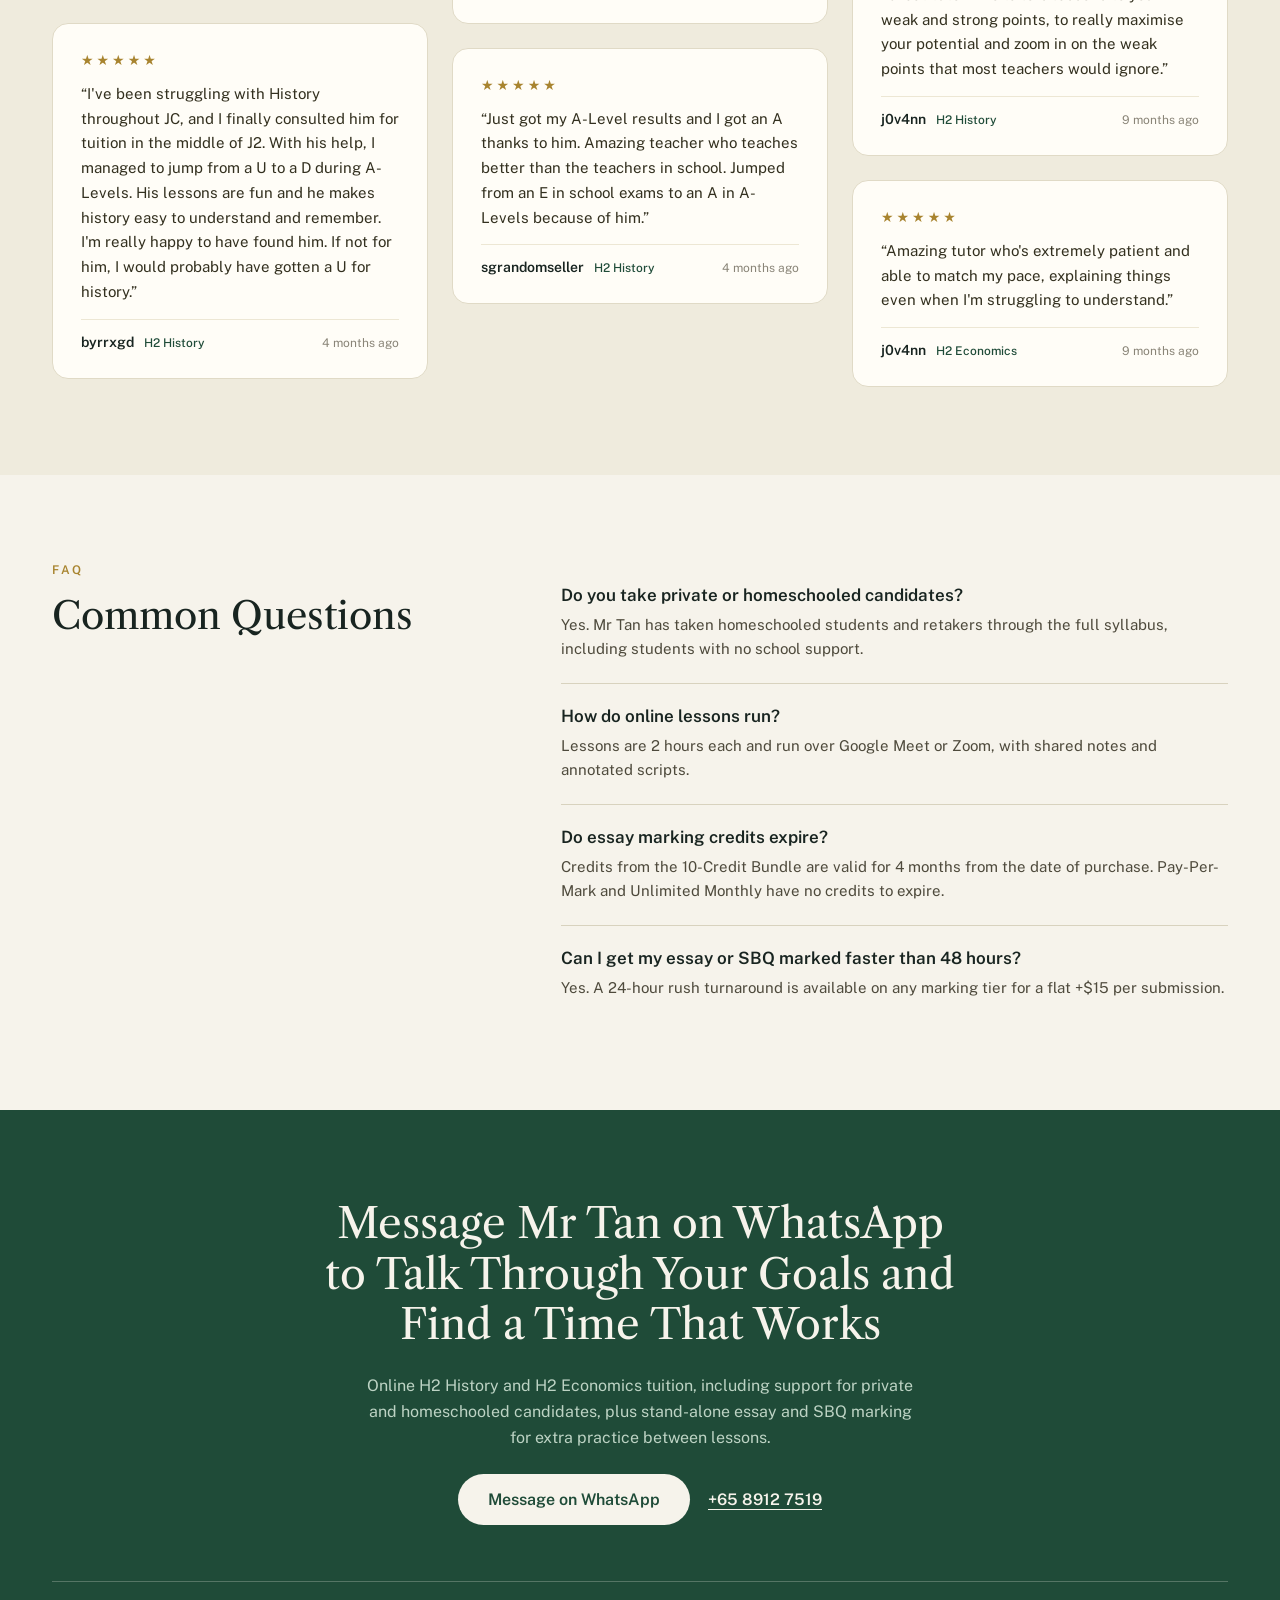
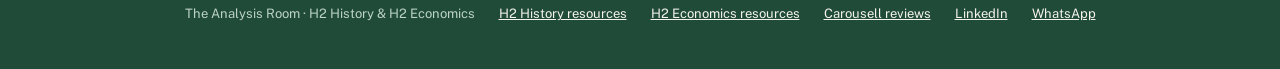
==== commit 9a835ea0: "Add essay & SBQ marking section to the Overview page Point the Overview nav link and rates crosslink" ====
--- a/index.html
+++ b/index.html
@@ -100,7 +100,7 @@
     <nav class="nav-sec">
       <a class="nav-link" href="#rates">Rates</a>
       <span class="nav-divider">·</span>
-      <a class="nav-link" href="history.html#essay-marking">Essay Marking</a>
+      <a class="nav-link" href="#essay-marking">Essay Marking</a>
       <span class="nav-divider">·</span>
       <a class="nav-link" href="history.html#notes">Notes</a>
       <span class="nav-divider">·</span>
@@ -197,8 +197,60 @@
       </div>
       <div class="rate-crosslinks">
         <div class="xline"><span class="glyph">✦</span><span>The Analysis Room also sells structured H2 History topic notes — <a href="history.html#notes">browse notes →</a></span></div>
-        <div class="xline"><span class="glyph">✦</span><span>Can't commit to weekly lessons? Try essay &amp; SBQ marking instead — <a href="history.html#essay-marking">see plans →</a></span></div>
-      </div>
+        <div class="xline"><span class="glyph">✦</span><span>Can't commit to weekly lessons? Try essay &amp; SBQ marking instead — <a href="#essay-marking">see plans →</a></span></div>
+      </div>
+    </div>
+  </section>
+
+  <!-- Essay & SBQ marking subscription -->
+  <section id="essay-marking" class="stack-section">
+    <div class="section-intro">
+      <span class="kicker">Add-on Service</span>
+      <h2>Essay &amp; SBQ Marking Subscription</h2>
+      <p class="wide-copy">For students who want more practice and feedback between lessons, or who don't have the time for regular weekly tuition, essays and SBQs can be marked separately, on their own schedule. Submit your work online and get it marked against the same band descriptors used in lessons.</p>
+    </div>
+    <div class="marking-grid">
+      <div class="plan-card">
+        <span class="plan-name">Pay-Per-Mark</span>
+        <span class="plan-price">$40<span class="per"> / essay or SBQ</span></span>
+        <ul class="plan-feats">
+          <li><span class="glyph">✦</span><span>48-hour turnaround</span></li>
+          <li><span class="glyph">✦</span><span>Full marking against band descriptors</span></li>
+          <li><span class="glyph">✦</span><span>Written and voice-note feedback</span></li>
+          <li><span class="glyph">✦</span><span>Sample answer included</span></li>
+          <li><span class="glyph">✦</span><span>No commitment, pay as you go</span></li>
+        </ul>
+        <a class="plan-btn outline" href="https://wa.me/6589127519?text=Hi%21%20I%27m%20interested%20in%20the%20Pay-Per-Mark%20essay%20marking%20service." target="_blank" rel="noopener">Get Started</a>
+      </div>
+
+      <div class="plan-card popular">
+        <span class="badge gold">MOST POPULAR</span>
+        <span class="plan-name">10-Credit Bundle</span>
+        <span class="plan-price">$360<span class="per"> · save 10%</span></span>
+        <ul class="plan-feats">
+          <li><span class="glyph">✦</span><span>1 credit = 1 essay or SBQ marked</span></li>
+          <li><span class="glyph">✦</span><span>Everything in Pay-Per-Mark</span></li>
+          <li><span class="glyph">✦</span><span>Credits valid for 4 months from purchase</span></li>
+          <li><span class="glyph">✦</span><span>Best for regular practice over a term</span></li>
+        </ul>
+        <a class="plan-btn gold" href="https://wa.me/6589127519?text=Hi%21%20I%27m%20interested%20in%20the%2010-Credit%20Essay%20Marking%20Bundle." target="_blank" rel="noopener">Buy Credits</a>
+      </div>
+
+      <div class="plan-card best-value">
+        <span class="badge cream">BEST VALUE</span>
+        <span class="plan-name">Unlimited Monthly</span>
+        <span class="plan-price">$500<span class="per"> / month</span></span>
+        <ul class="plan-feats">
+          <li><span class="glyph">✦</span><span>Unlimited essay and SBQ markings</span></li>
+          <li><span class="glyph">✦</span><span>Everything in Pay-Per-Mark</span></li>
+          <li><span class="glyph">✦</span><span>Best for intensive exam-period prep</span></li>
+        </ul>
+        <a class="plan-btn cream" href="https://wa.me/6589127519?text=Hi%21%20I%27m%20interested%20in%20the%20Unlimited%20Monthly%20Essay%20Marking%20subscription." target="_blank" rel="noopener">Subscribe</a>
+      </div>
+    </div>
+    <div class="info-strip">
+      <span class="label">ADD-ON, ALL TIERS</span>
+      <span class="body">24-hour rush turnaround — flat +$15 per submission.</span>
     </div>
   </section>
 
